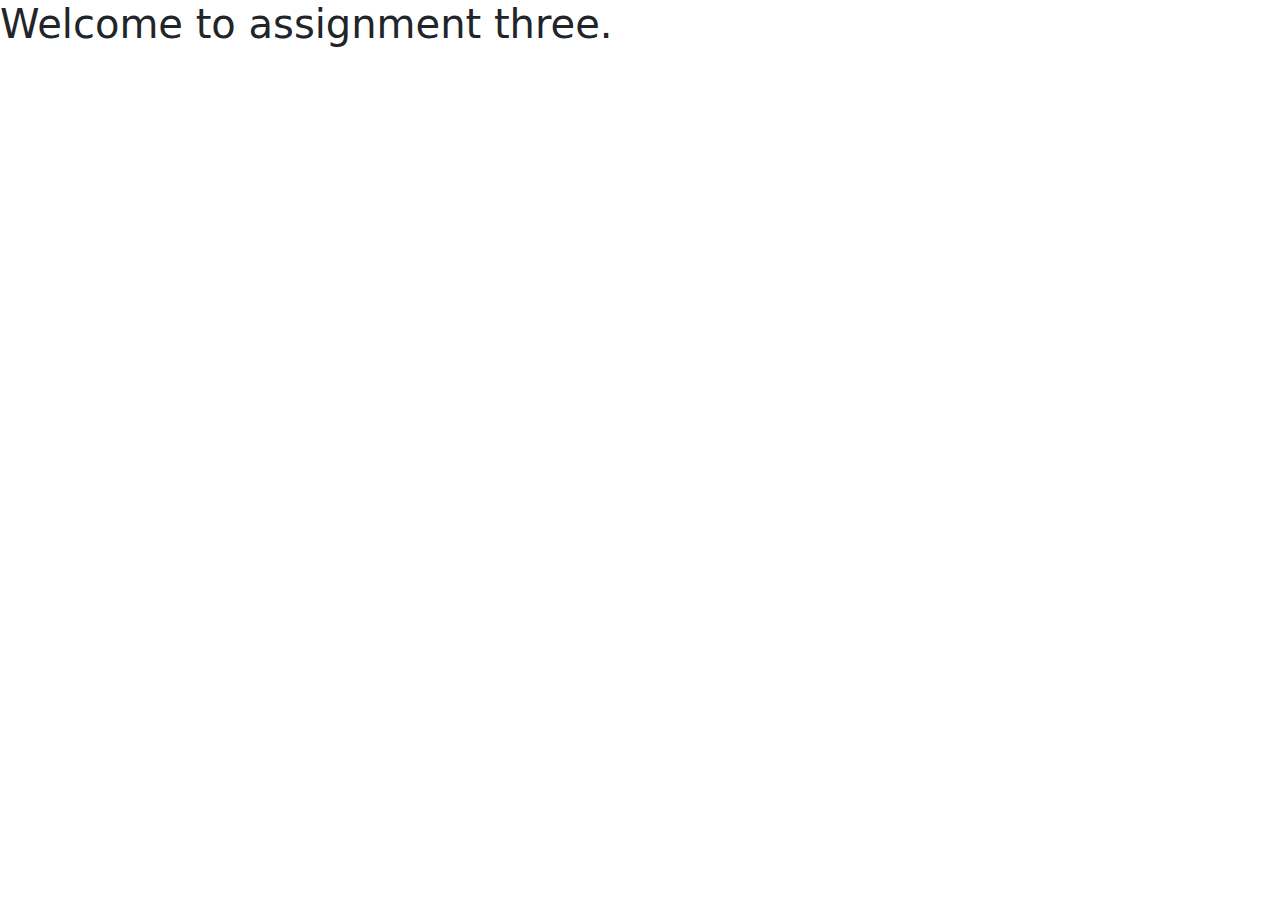
==== index.html @ c519a9e2 "first commit" ====
<!DOCTYPE html>
<html lang="en">
  <head>
    <meta charset="UTF-8" />
    <meta http-equiv="X-UA-Compatible" content="IE=edge" />
    <meta name="viewport" content="width=device-width, initial-scale=1.0" />
    <title>study-room</title>
    <!-- font awesome cdn linkup -->
    <link
      rel="stylesheet"
      href="https://cdnjs.cloudflare.com/ajax/libs/font-awesome/6.1.2/css/all.min.css"
    />
    <!-- bootstrap CSS cdn linkup -->
    <link
      rel="stylesheet"
      href="https://cdn.jsdelivr.net/npm/bootstrap@5.2.0/dist/css/bootstrap.min.css"
    />
    <!-- external css stylesheet linkup -->
    <link rel="stylesheet" href="./css/style.css" />
  </head>
  <body>
    <h1>Welcome to assignment three.</h1>

    <!-- bootstrap js cdn linkup -->
    <script src="	https://cdn.jsdelivr.net/npm/bootstrap@5.2.0/dist/js/bootstrap.bundle.min.js"></script>
  </body>
</html>
---- css/style.css ----
*,
*::before,
*::after {
  margin: 0;
  padding: 0;
  box-sizing: border-box;
}
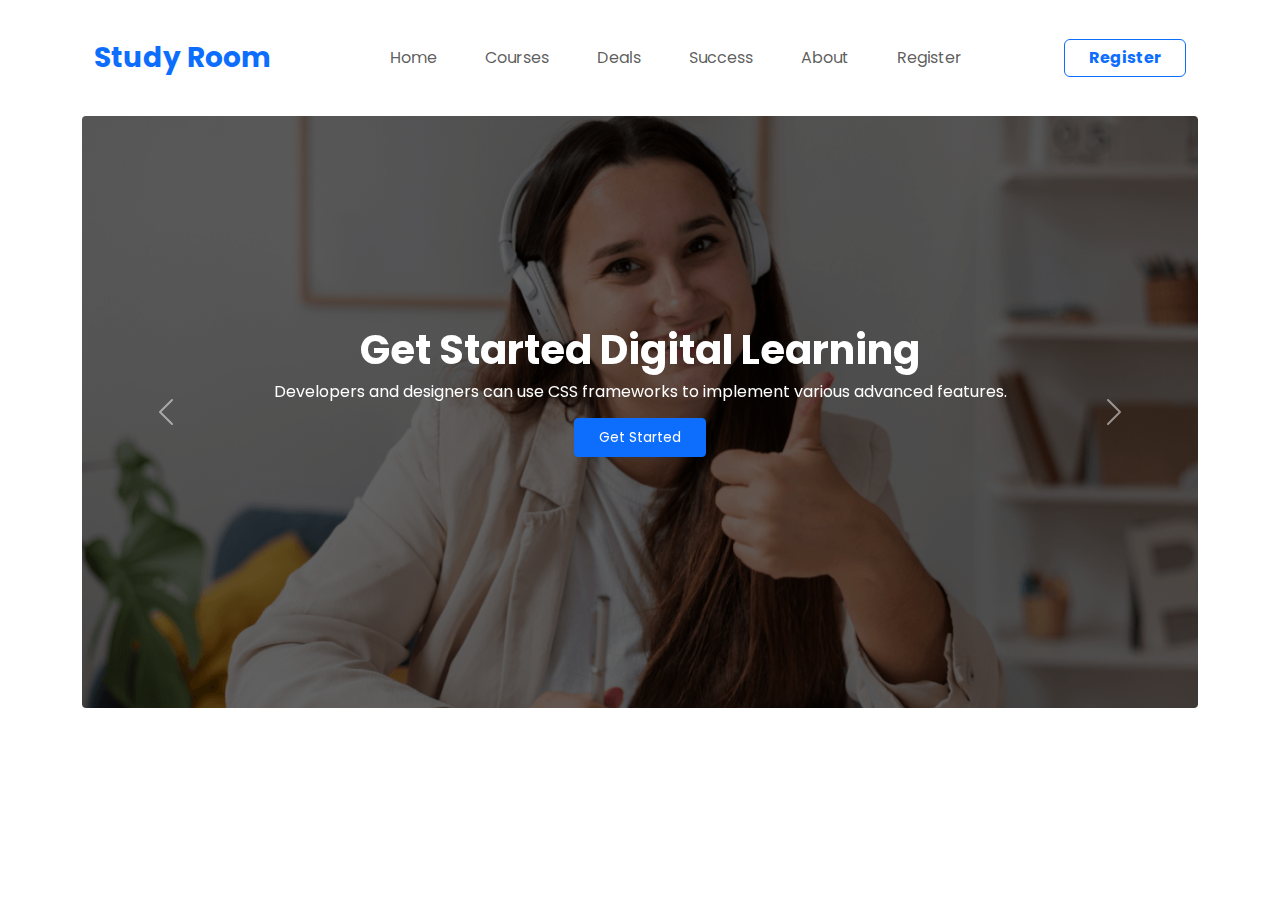
==== commit b0b5067b: "header section updated" ====
--- a/index.html
+++ b/index.html
@@ -19,7 +19,178 @@
     <link rel="stylesheet" href="./css/style.css" />
   </head>
   <body>
-    <h1>Welcome to assignment three.</h1>
+    <header>
+      <!-- start navigation section -->
+      <nav>
+        <section class="container">
+          <nav class="navbar navbar-expand-lg my-4">
+            <div class="container-fluid">
+              <a
+                class="navbar-brand fs-3 fw-bolder text-primary"
+                href="index.html"
+                >Study Room</a
+              >
+              <button
+                class="navbar-toggler"
+                type="button"
+                data-bs-toggle="collapse"
+                data-bs-target="#navbarSupportedContent"
+                aria-controls="navbarSupportedContent"
+                aria-expanded="false"
+                aria-label="Toggle navigation"
+              >
+                <span class="navbar-toggler-icon"></span>
+              </button>
+              <div class="collapse navbar-collapse" id="navbarSupportedContent">
+                <!-- navbar items from here -->
+                <ul class="navbar-nav me-auto mb-2 mb-lg-0 mx-lg-auto">
+                  <li class="nav-item">
+                    <a
+                      class="nav-link px-4"
+                      aria-current="page"
+                      href="index.html"
+                      >Home</a
+                    >
+                  </li>
+                  <li class="nav-item">
+                    <a class="nav-link px-4" href="#">Courses</a>
+                  </li>
+                  <li class="nav-item">
+                    <a class="nav-link px-4" href="#">Deals</a>
+                  </li>
+                  <li class="nav-item">
+                    <a class="nav-link px-4" href="#">Success</a>
+                  </li>
+                  <li class="nav-item">
+                    <a class="nav-link px-4" href="#">About</a>
+                  </li>
+                  <li class="nav-item">
+                    <a class="nav-link px-4" href="#">Register</a>
+                  </li>
+                </ul>
+                <form class="d-flex" role="search">
+                  <button
+                    class="btn btn-outline-primary fw-bold px-4"
+                    type="submit"
+                  >
+                    Register
+                  </button>
+                </form>
+              </div>
+            </div>
+          </nav>
+        </section>
+      </nav>
+      <!-- top banner section start -->
+      <section class="container top-banner">
+        <div
+          id="carouselExampleCaptions"
+          class="carousel slide"
+          data-bs-ride="carousel"
+        >
+          <!-- carousel main section zone -->
+          <div class="carousel-inner rounded-1">
+            <!-- carousel single item -->
+            <div class="carousel-item active">
+              <img
+                src="./images/cover/cover-1.png"
+                class="w-100"
+                alt="cover image"
+              />
+              <div
+                class="carousel-caption lh-lg d-flex flex-column h-100 align-items-center justify-content-center"
+              >
+                <h1 class="fs-1 fw-bolder">Get Started Digital Learning</h1>
+                <p class="lh-sm">
+                  Developers and designers can use CSS frameworks to implement
+                  various advanced features.
+                </p>
+                <button
+                  class="btn btn-sm btn-primary fw-normal px-lg-4 py-lg-2"
+                >
+                  <a
+                    class="text-decoration-none text-white"
+                    href="https://www.facebook.com/"
+                    target="_blank"
+                    >Get Started</a
+                  >
+                </button>
+              </div>
+            </div>
+            <div class="carousel-item">
+              <img
+                src="./images/cover/cover-2.jpg"
+                class="w-100"
+                alt="cover image"
+              />
+              <div
+                class="carousel-caption lh-lg d-flex flex-column h-100 align-items-center justify-content-center"
+              >
+                <h1 class="fs-1 fw-bolder">Study With Our Digital System</h1>
+                <p>
+                  Developers and designers can use CSS frameworks to implement
+                  various advanced features.
+                </p>
+                <button class="btn btn-sm btn-primary fw-normal px-4 py-2">
+                  <a
+                    class="text-decoration-none text-white"
+                    href="https://www.facebook.com/"
+                    target="_blank"
+                    >Get Started</a
+                  >
+                </button>
+              </div>
+            </div>
+            <div class="carousel-item">
+              <img
+                src="./images/cover/cover-3.jpg"
+                class="w-100"
+                alt="cover image"
+              />
+              <div
+                class="carousel-caption lh-lg d-flex flex-column h-100 align-items-center justify-content-center"
+              >
+                <h1 class="fs-1 fw-bolder">
+                  Learn With More Fun With Study Room
+                </h1>
+                <p>
+                  Developers and designers can use CSS frameworks to implement
+                  various advanced features.
+                </p>
+                <button class="btn btn-sm btn-primary fw-normal px-4 py-2">
+                  <a
+                    class="text-decoration-none text-white"
+                    href="https://www.facebook.com/"
+                    target="_blank"
+                    >Get Started</a
+                  >
+                </button>
+              </div>
+            </div>
+          </div>
+          <!-- carousel control button -->
+          <button
+            class="carousel-control-prev"
+            type="button"
+            data-bs-target="#carouselExampleCaptions"
+            data-bs-slide="prev"
+          >
+            <span class="carousel-control-prev-icon" aria-hidden="true"></span>
+            <span class="visually-hidden">Previous</span>
+          </button>
+          <button
+            class="carousel-control-next"
+            type="button"
+            data-bs-target="#carouselExampleCaptions"
+            data-bs-slide="next"
+          >
+            <span class="carousel-control-next-icon" aria-hidden="true"></span>
+            <span class="visually-hidden">Next</span>
+          </button>
+        </div>
+      </section>
+      <!-- top banner section end -->
+    </header>
 
     <!-- bootstrap js cdn linkup -->
     <script src="	https://cdn.jsdelivr.net/npm/bootstrap@5.2.0/dist/js/bootstrap.bundle.min.js"></script>
--- a/css/style.css
+++ b/css/style.css
@@ -1,3 +1,5 @@
+/* google fonts from here */
+@import url("https://fonts.googleapis.com/css2?family=Poppins&display=swap");
 *,
 *::before,
 *::after {
@@ -5,3 +7,19 @@
   padding: 0;
   box-sizing: border-box;
 }
+
+/* common styles from here */
+body {
+  font-family: "Poppins", sans-serif;
+}
+.carousel-item::before {
+  content: "";
+  display: block;
+  position: absolute;
+  top: 0;
+  left: 0;
+  bottom: 0;
+  right: 0;
+  background: #000;
+  opacity: 0.6;
+}
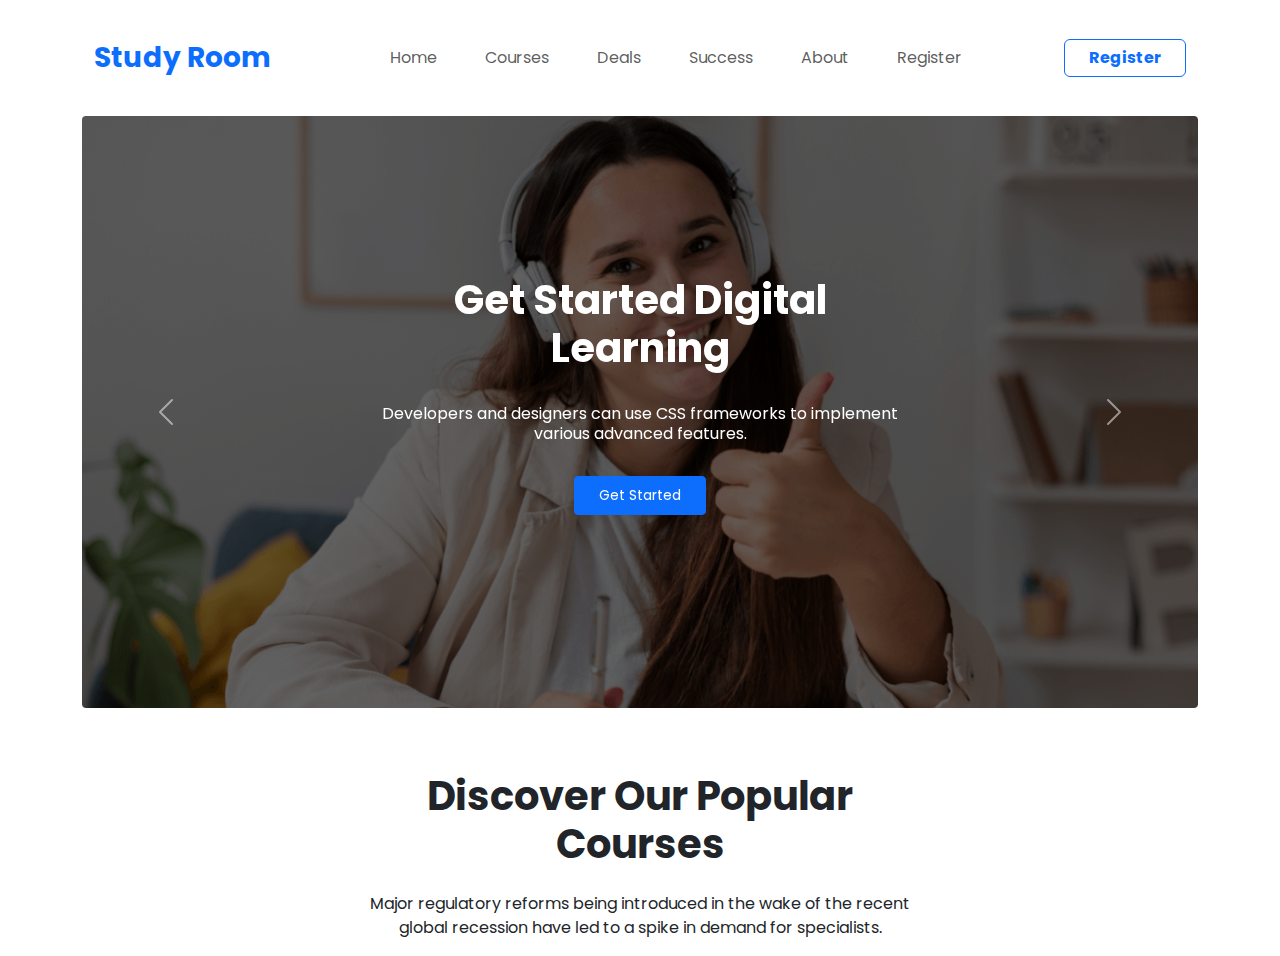
==== commit 29a68b7e: "courses section heading updated" ====
--- a/index.html
+++ b/index.html
@@ -98,15 +98,17 @@
                 alt="cover image"
               />
               <div
-                class="carousel-caption lh-lg d-flex flex-column h-100 align-items-center justify-content-center"
-              >
-                <h1 class="fs-1 fw-bolder">Get Started Digital Learning</h1>
+                class="carousel-caption lh-lg d-flex flex-column w-50 mx-auto h-100 align-items-center justify-content-center"
+              >
+                <h1 class="fs-1 fw-bolder py-lg-4">
+                  Get Started Digital Learning
+                </h1>
                 <p class="lh-sm">
                   Developers and designers can use CSS frameworks to implement
                   various advanced features.
                 </p>
                 <button
-                  class="btn btn-sm btn-primary fw-normal px-lg-4 py-lg-2"
+                  class="btn btn-sm btn-primary fw-normal px-lg-4 py-lg-2 my-lg-3"
                 >
                   <a
                     class="text-decoration-none text-white"
@@ -117,6 +119,7 @@
                 </button>
               </div>
             </div>
+            <!-- carousel single item -->
             <div class="carousel-item">
               <img
                 src="./images/cover/cover-2.jpg"
@@ -124,14 +127,16 @@
                 alt="cover image"
               />
               <div
-                class="carousel-caption lh-lg d-flex flex-column h-100 align-items-center justify-content-center"
+                class="carousel-caption lh-lg d-flex flex-column w-50 mx-auto h-100 align-items-center justify-content-center"
               >
                 <h1 class="fs-1 fw-bolder">Study With Our Digital System</h1>
                 <p>
                   Developers and designers can use CSS frameworks to implement
                   various advanced features.
                 </p>
-                <button class="btn btn-sm btn-primary fw-normal px-4 py-2">
+                <button
+                  class="btn btn-sm btn-primary fw-normal px-lg-4 py-lg-2 my-lg-3"
+                >
                   <a
                     class="text-decoration-none text-white"
                     href="https://www.facebook.com/"
@@ -141,6 +146,7 @@
                 </button>
               </div>
             </div>
+            <!-- carousel single item -->
             <div class="carousel-item">
               <img
                 src="./images/cover/cover-3.jpg"
@@ -148,7 +154,7 @@
                 alt="cover image"
               />
               <div
-                class="carousel-caption lh-lg d-flex flex-column h-100 align-items-center justify-content-center"
+                class="carousel-caption lh-lg d-flex flex-column w-50 mx-auto h-100 align-items-center justify-content-center"
               >
                 <h1 class="fs-1 fw-bolder">
                   Learn With More Fun With Study Room
@@ -157,7 +163,9 @@
                   Developers and designers can use CSS frameworks to implement
                   various advanced features.
                 </p>
-                <button class="btn btn-sm btn-primary fw-normal px-4 py-2">
+                <button
+                  class="btn btn-sm btn-primary fw-normal px-lg-4 py-lg-2 my-lg-3"
+                >
                   <a
                     class="text-decoration-none text-white"
                     href="https://www.facebook.com/"
@@ -191,7 +199,22 @@
       </section>
       <!-- top banner section end -->
     </header>
-
+    <!-- start the main from here -->
+    <main>
+      <!-- popular courses section start -->
+      <section class="container">
+        <h1 class="fw-bolder text-center mt-5 py-3 w-50 mx-auto">
+          Discover Our Popular <br />
+          Courses
+        </h1>
+        <p class="w-50 mx-auto text-center">
+          Major regulatory reforms being introduced in the wake of the recent
+          global recession have led to a spike in demand for specialists.
+        </p>
+      </section>
+      <!-- popular courses section end -->
+    </main>
+    <!-- end the main here -->
     <!-- bootstrap js cdn linkup -->
     <script src="	https://cdn.jsdelivr.net/npm/bootstrap@5.2.0/dist/js/bootstrap.bundle.min.js"></script>
   </body>
--- a/css/style.css
+++ b/css/style.css
@@ -1,6 +1,7 @@
 /* google fonts from here */
 @import url("https://fonts.googleapis.com/css2?family=Poppins&display=swap");
-*,
+
+before styles start from here *,
 *::before,
 *::after {
   margin: 0;
@@ -8,7 +9,9 @@
   box-sizing: border-box;
 }
 
-/* common styles from here */
+/* ---------------------------------
+------- common styles from here
+************************************ */
 body {
   font-family: "Poppins", sans-serif;
 }
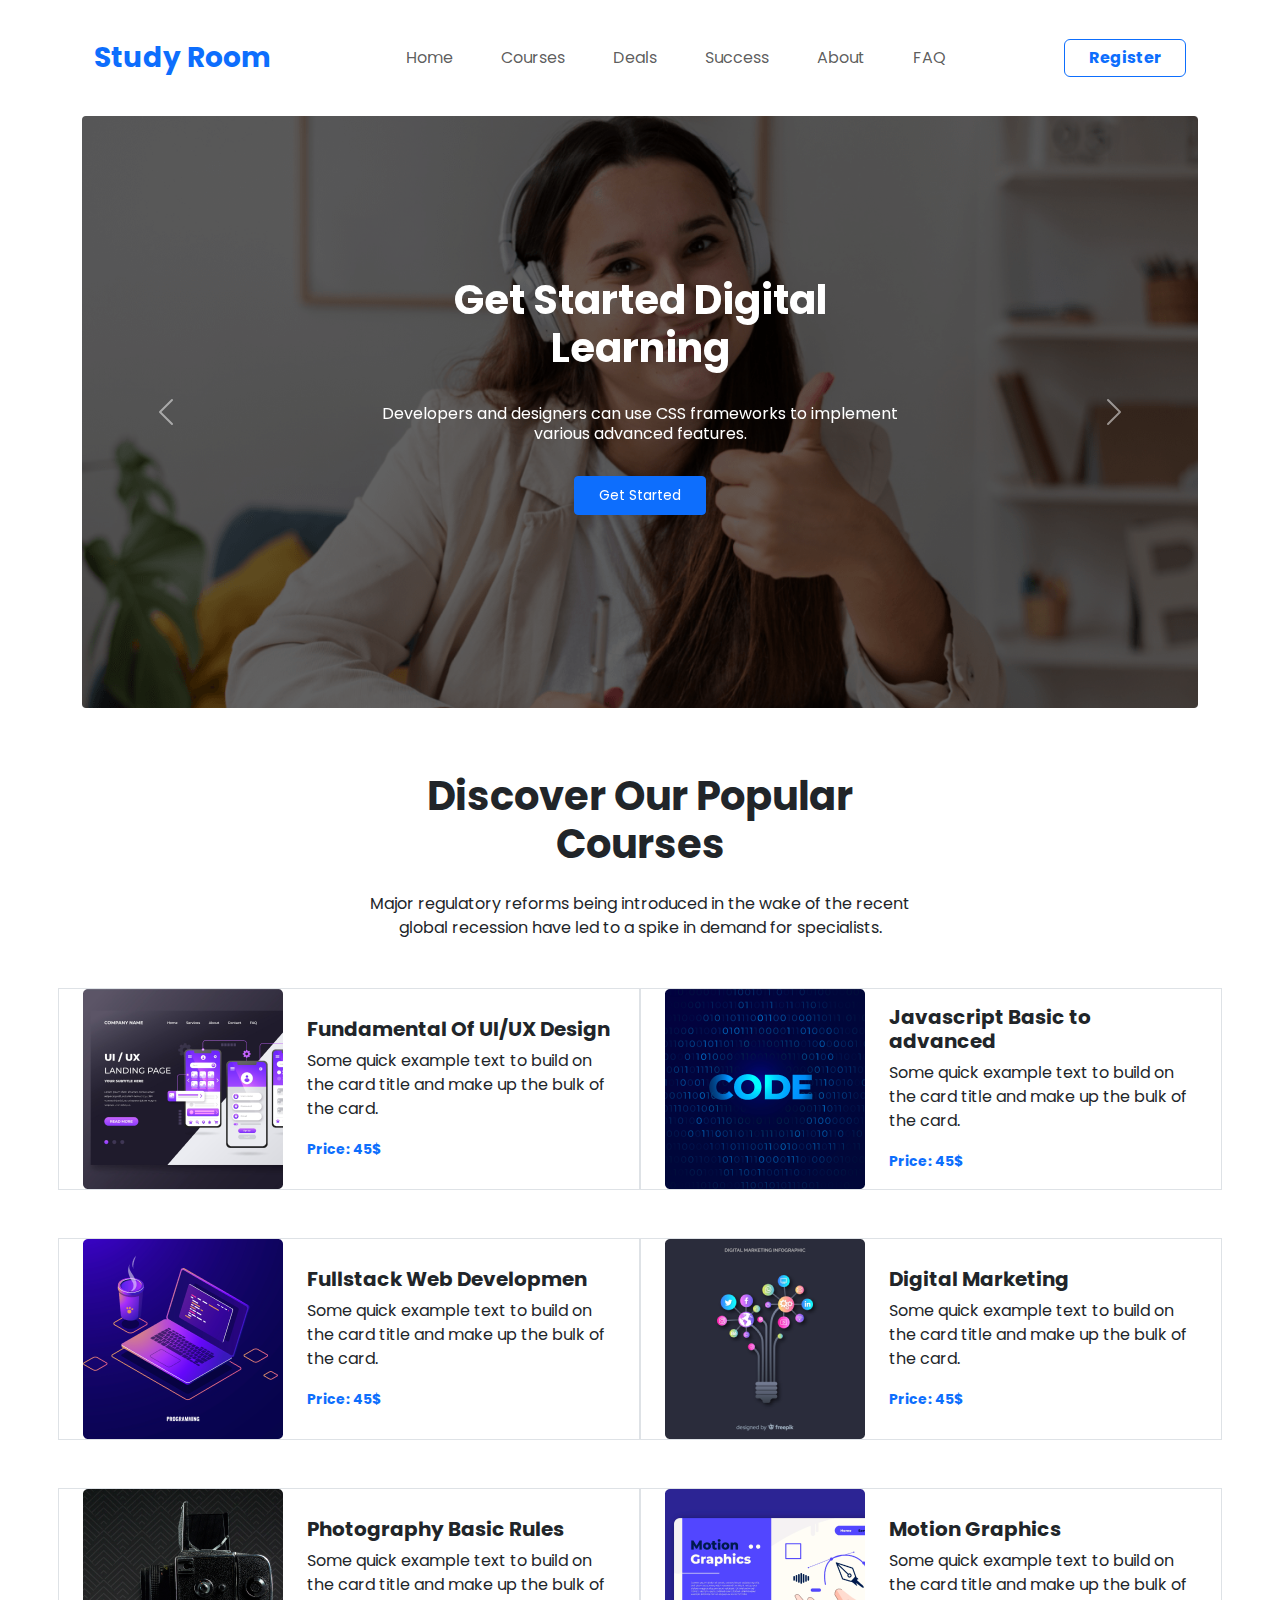
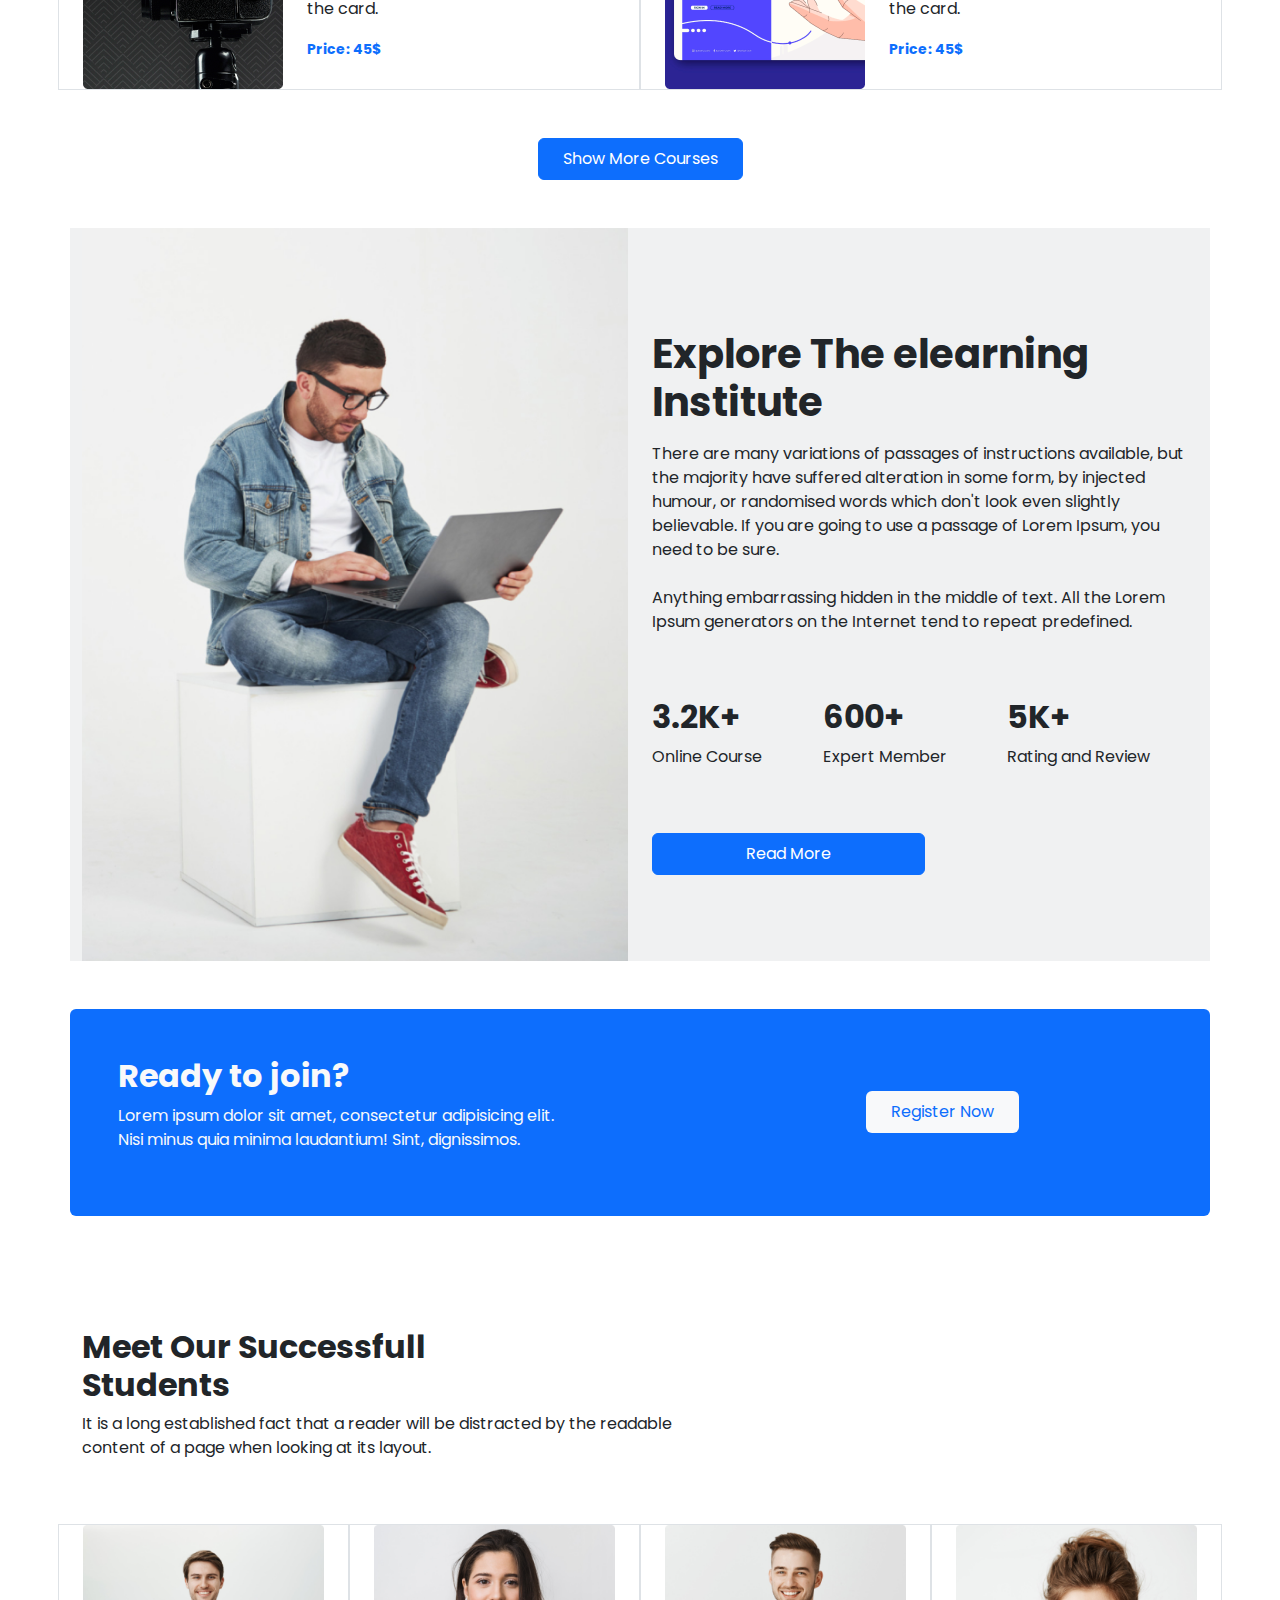
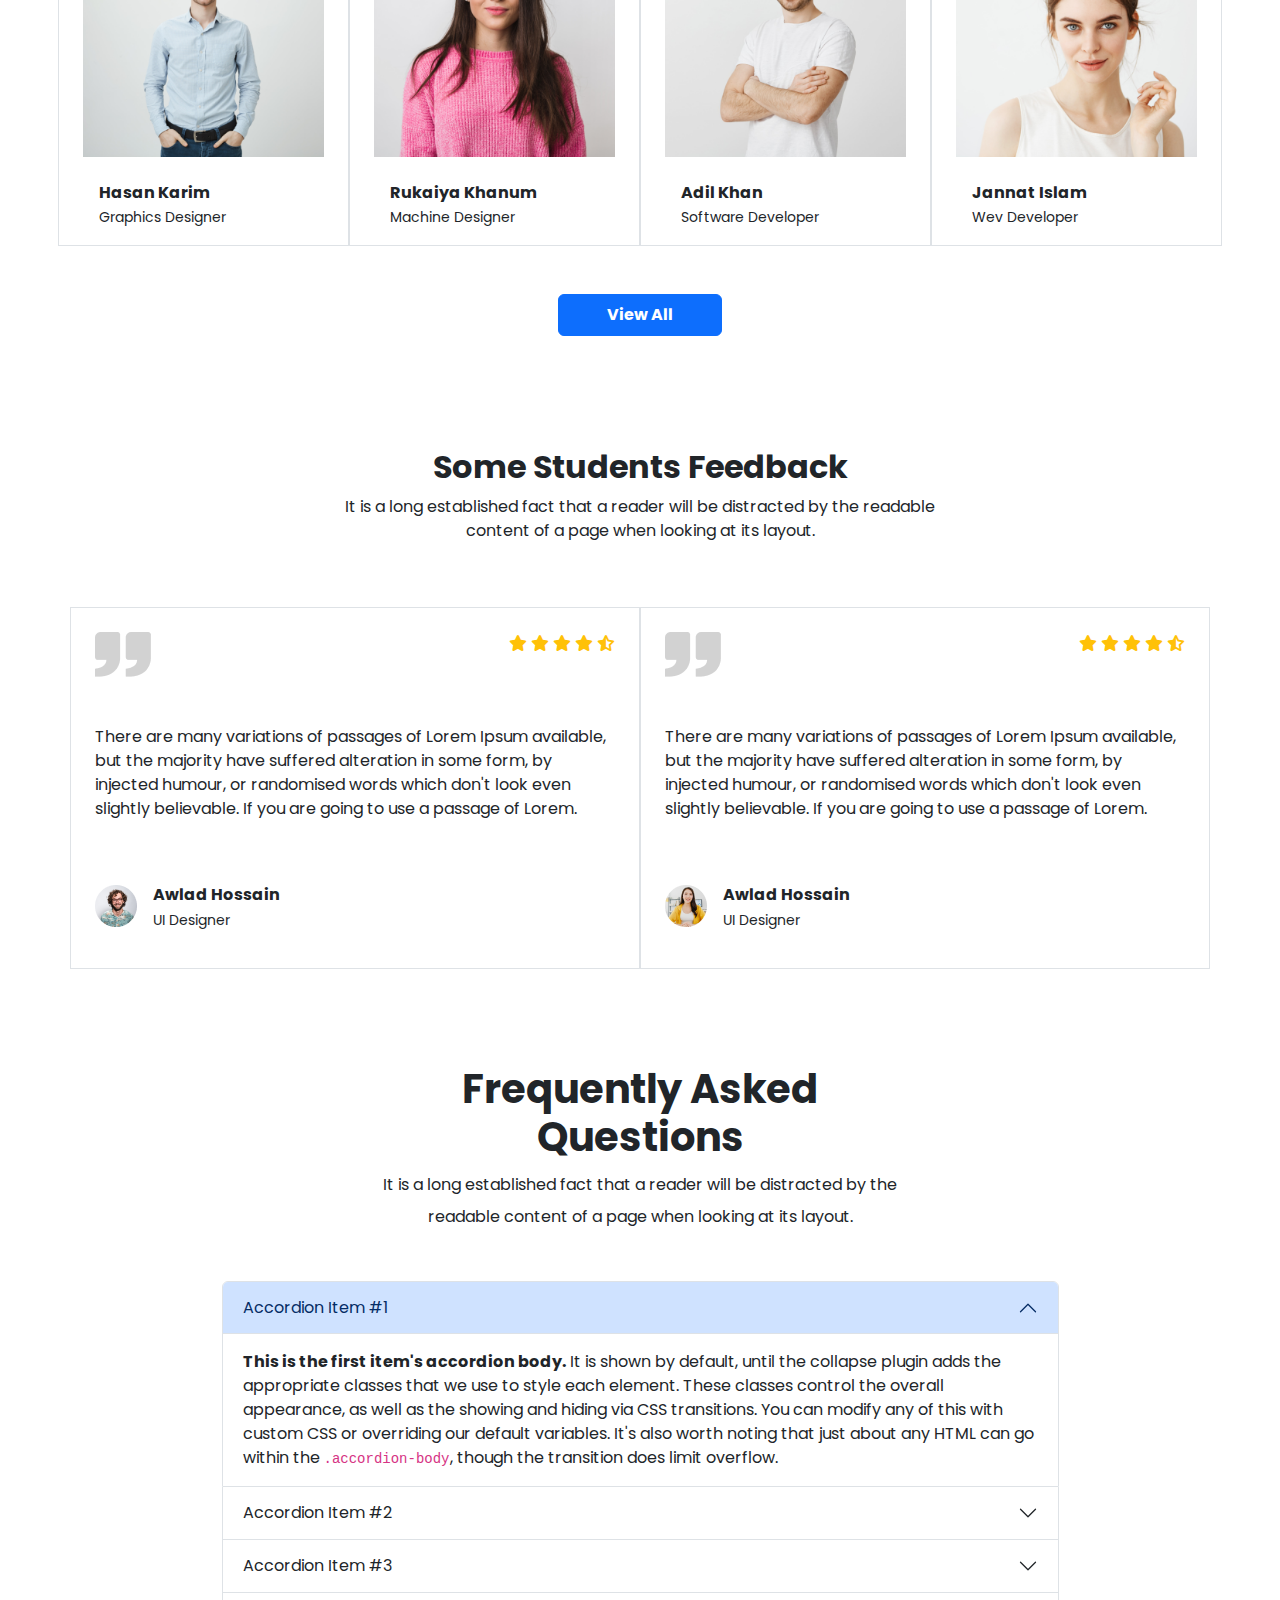
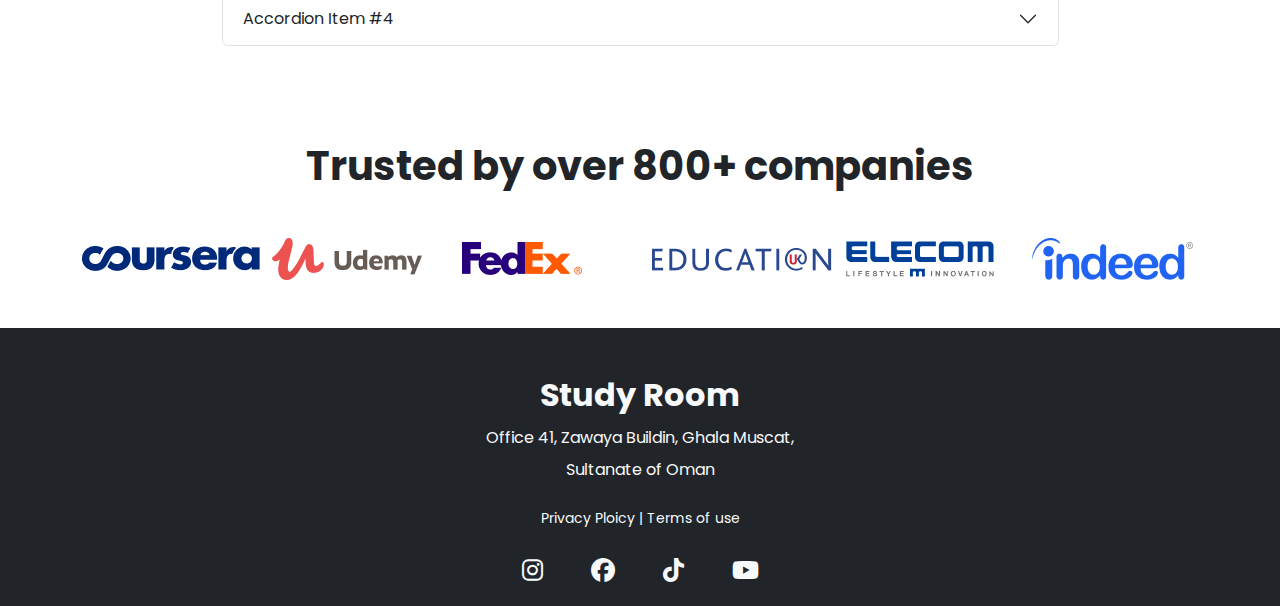
==== commit bb5caca3: "complete all section v.1" ====
--- a/index.html
+++ b/index.html
@@ -1,221 +1,490 @@
 <!DOCTYPE html>
 <html lang="en">
-  <head>
-    <meta charset="UTF-8" />
-    <meta http-equiv="X-UA-Compatible" content="IE=edge" />
-    <meta name="viewport" content="width=device-width, initial-scale=1.0" />
-    <title>study-room</title>
-    <!-- font awesome cdn linkup -->
-    <link
-      rel="stylesheet"
-      href="https://cdnjs.cloudflare.com/ajax/libs/font-awesome/6.1.2/css/all.min.css"
-    />
-    <!-- bootstrap CSS cdn linkup -->
-    <link
-      rel="stylesheet"
-      href="https://cdn.jsdelivr.net/npm/bootstrap@5.2.0/dist/css/bootstrap.min.css"
-    />
-    <!-- external css stylesheet linkup -->
-    <link rel="stylesheet" href="./css/style.css" />
-  </head>
-  <body>
-    <header>
-      <!-- start navigation section -->
-      <nav>
-        <section class="container">
-          <nav class="navbar navbar-expand-lg my-4">
-            <div class="container-fluid">
-              <a
-                class="navbar-brand fs-3 fw-bolder text-primary"
-                href="index.html"
-                >Study Room</a
-              >
-              <button
-                class="navbar-toggler"
-                type="button"
-                data-bs-toggle="collapse"
-                data-bs-target="#navbarSupportedContent"
-                aria-controls="navbarSupportedContent"
-                aria-expanded="false"
-                aria-label="Toggle navigation"
-              >
-                <span class="navbar-toggler-icon"></span>
+
+<head>
+  <meta charset="UTF-8" />
+  <meta http-equiv="X-UA-Compatible" content="IE=edge" />
+  <meta name="viewport" content="width=device-width, initial-scale=1.0" />
+  <title>study-room</title>
+  <!-- font awesome cdn linkup -->
+  <link rel="stylesheet" href="https://cdnjs.cloudflare.com/ajax/libs/font-awesome/6.1.2/css/all.min.css" />
+  <!-- bootstrap CSS cdn linkup -->
+  <link rel="stylesheet" href="https://cdn.jsdelivr.net/npm/bootstrap@5.2.0/dist/css/bootstrap.min.css" />
+  <!-- external css stylesheet linkup -->
+  <link rel="stylesheet" href="./css/style.css" />
+</head>
+
+<body>
+  <header>
+    <!-- start navigation section -->
+    <nav>
+      <section class="container">
+        <nav class="navbar navbar-expand-lg my-4">
+          <div class="container-fluid">
+            <a class="navbar-brand fs-3 fw-bolder text-primary" href="index.html">Study Room</a>
+            <button class="navbar-toggler" type="button" data-bs-toggle="collapse"
+              data-bs-target="#navbarSupportedContent" aria-controls="navbarSupportedContent" aria-expanded="false"
+              aria-label="Toggle navigation">
+              <span class="navbar-toggler-icon"></span>
+            </button>
+            <div class="collapse navbar-collapse" id="navbarSupportedContent">
+              <!-- navbar items from here -->
+              <ul class="navbar-nav me-auto mb-2 mb-lg-0 mx-lg-auto">
+                <li class="nav-item">
+                  <a class="nav-link px-4" aria-current="page" href="index.html">Home</a>
+                </li>
+                <li class="nav-item">
+                  <a class="nav-link px-4" href="#courses">Courses</a>
+                </li>
+                <li class="nav-item">
+                  <a class="nav-link px-4" href="#deals">Deals</a>
+                </li>
+                <li class="nav-item">
+                  <a class="nav-link px-4" href="#success">Success</a>
+                </li>
+                <li class="nav-item">
+                  <a class="nav-link px-4" href="#about">About</a>
+                </li>
+                <li class="nav-item">
+                  <a class="nav-link px-4" href="#faq">FAQ</a>
+                </li>
+              </ul>
+              <form class="d-flex" role="search">
+                <button class="btn btn-outline-primary fw-bold px-4" type="submit">
+                  Register
+                </button>
+              </form>
+            </div>
+          </div>
+        </nav>
+      </section>
+    </nav>
+    <!-- top banner section start -->
+    <section class="container top-banner">
+      <div id="carouselExampleCaptions" class="carousel slide" data-bs-ride="carousel">
+        <!-- carousel main section zone -->
+        <div class="carousel-inner rounded-1">
+          <!-- carousel single item -->
+          <div class="carousel-item active">
+            <img src="./images/cover/cover-1.png" class="w-100" alt="cover image" />
+            <div
+              class="carousel-caption lh-lg d-flex flex-column w-50 mx-auto h-100 align-items-center justify-content-center">
+              <h1 class="fs-1 fw-bolder py-lg-4">
+                Get Started Digital Learning
+              </h1>
+              <p class="lh-sm">
+                Developers and designers can use CSS frameworks to implement
+                various advanced features.
+              </p>
+              <button class="btn btn-sm btn-primary fw-normal px-lg-4 py-lg-2 my-lg-3">
+                <a class="text-decoration-none text-white" href="https://www.facebook.com/" target="_blank">Get
+                  Started</a>
               </button>
-              <div class="collapse navbar-collapse" id="navbarSupportedContent">
-                <!-- navbar items from here -->
-                <ul class="navbar-nav me-auto mb-2 mb-lg-0 mx-lg-auto">
-                  <li class="nav-item">
-                    <a
-                      class="nav-link px-4"
-                      aria-current="page"
-                      href="index.html"
-                      >Home</a
-                    >
-                  </li>
-                  <li class="nav-item">
-                    <a class="nav-link px-4" href="#">Courses</a>
-                  </li>
-                  <li class="nav-item">
-                    <a class="nav-link px-4" href="#">Deals</a>
-                  </li>
-                  <li class="nav-item">
-                    <a class="nav-link px-4" href="#">Success</a>
-                  </li>
-                  <li class="nav-item">
-                    <a class="nav-link px-4" href="#">About</a>
-                  </li>
-                  <li class="nav-item">
-                    <a class="nav-link px-4" href="#">Register</a>
-                  </li>
-                </ul>
-                <form class="d-flex" role="search">
-                  <button
-                    class="btn btn-outline-primary fw-bold px-4"
-                    type="submit"
-                  >
-                    Register
-                  </button>
-                </form>
-              </div>
-            </div>
-          </nav>
-        </section>
-      </nav>
-      <!-- top banner section start -->
-      <section class="container top-banner">
-        <div
-          id="carouselExampleCaptions"
-          class="carousel slide"
-          data-bs-ride="carousel"
-        >
-          <!-- carousel main section zone -->
-          <div class="carousel-inner rounded-1">
-            <!-- carousel single item -->
-            <div class="carousel-item active">
-              <img
-                src="./images/cover/cover-1.png"
-                class="w-100"
-                alt="cover image"
-              />
-              <div
-                class="carousel-caption lh-lg d-flex flex-column w-50 mx-auto h-100 align-items-center justify-content-center"
-              >
-                <h1 class="fs-1 fw-bolder py-lg-4">
-                  Get Started Digital Learning
-                </h1>
-                <p class="lh-sm">
-                  Developers and designers can use CSS frameworks to implement
-                  various advanced features.
-                </p>
-                <button
-                  class="btn btn-sm btn-primary fw-normal px-lg-4 py-lg-2 my-lg-3"
-                >
-                  <a
-                    class="text-decoration-none text-white"
-                    href="https://www.facebook.com/"
-                    target="_blank"
-                    >Get Started</a
-                  >
-                </button>
-              </div>
-            </div>
-            <!-- carousel single item -->
-            <div class="carousel-item">
-              <img
-                src="./images/cover/cover-2.jpg"
-                class="w-100"
-                alt="cover image"
-              />
-              <div
-                class="carousel-caption lh-lg d-flex flex-column w-50 mx-auto h-100 align-items-center justify-content-center"
-              >
-                <h1 class="fs-1 fw-bolder">Study With Our Digital System</h1>
-                <p>
-                  Developers and designers can use CSS frameworks to implement
-                  various advanced features.
-                </p>
-                <button
-                  class="btn btn-sm btn-primary fw-normal px-lg-4 py-lg-2 my-lg-3"
-                >
-                  <a
-                    class="text-decoration-none text-white"
-                    href="https://www.facebook.com/"
-                    target="_blank"
-                    >Get Started</a
-                  >
-                </button>
-              </div>
-            </div>
-            <!-- carousel single item -->
-            <div class="carousel-item">
-              <img
-                src="./images/cover/cover-3.jpg"
-                class="w-100"
-                alt="cover image"
-              />
-              <div
-                class="carousel-caption lh-lg d-flex flex-column w-50 mx-auto h-100 align-items-center justify-content-center"
-              >
-                <h1 class="fs-1 fw-bolder">
-                  Learn With More Fun With Study Room
-                </h1>
-                <p>
-                  Developers and designers can use CSS frameworks to implement
-                  various advanced features.
-                </p>
-                <button
-                  class="btn btn-sm btn-primary fw-normal px-lg-4 py-lg-2 my-lg-3"
-                >
-                  <a
-                    class="text-decoration-none text-white"
-                    href="https://www.facebook.com/"
-                    target="_blank"
-                    >Get Started</a
-                  >
-                </button>
-              </div>
-            </div>
-          </div>
-          <!-- carousel control button -->
-          <button
-            class="carousel-control-prev"
-            type="button"
-            data-bs-target="#carouselExampleCaptions"
-            data-bs-slide="prev"
-          >
-            <span class="carousel-control-prev-icon" aria-hidden="true"></span>
-            <span class="visually-hidden">Previous</span>
-          </button>
-          <button
-            class="carousel-control-next"
-            type="button"
-            data-bs-target="#carouselExampleCaptions"
-            data-bs-slide="next"
-          >
-            <span class="carousel-control-next-icon" aria-hidden="true"></span>
-            <span class="visually-hidden">Next</span>
-          </button>
-        </div>
-      </section>
-      <!-- top banner section end -->
-    </header>
-    <!-- start the main from here -->
-    <main>
-      <!-- popular courses section start -->
-      <section class="container">
-        <h1 class="fw-bolder text-center mt-5 py-3 w-50 mx-auto">
-          Discover Our Popular <br />
-          Courses
-        </h1>
-        <p class="w-50 mx-auto text-center">
-          Major regulatory reforms being introduced in the wake of the recent
-          global recession have led to a spike in demand for specialists.
-        </p>
-      </section>
-      <!-- popular courses section end -->
-    </main>
-    <!-- end the main here -->
-    <!-- bootstrap js cdn linkup -->
-    <script src="	https://cdn.jsdelivr.net/npm/bootstrap@5.2.0/dist/js/bootstrap.bundle.min.js"></script>
-  </body>
-</html>
+            </div>
+          </div>
+          <!-- carousel single item -->
+          <div class="carousel-item">
+            <img src="./images/cover/cover-2.jpg" class="w-100" alt="cover image" />
+            <div
+              class="carousel-caption lh-lg d-flex flex-column w-50 mx-auto h-100 align-items-center justify-content-center">
+              <h1 class="fs-1 fw-bolder">Study With Our Digital System</h1>
+              <p>
+                Developers and designers can use CSS frameworks to implement
+                various advanced features.
+              </p>
+              <button class="btn btn-sm btn-primary fw-normal px-lg-4 py-lg-2 my-lg-3">
+                <a class="text-decoration-none text-white" href="https://www.facebook.com/" target="_blank">Get
+                  Started</a>
+              </button>
+            </div>
+          </div>
+          <!-- carousel single item -->
+          <div class="carousel-item">
+            <img src="./images/cover/cover-3.jpg" class="w-100" alt="cover image" />
+            <div
+              class="carousel-caption lh-lg d-flex flex-column w-50 mx-auto h-100 align-items-center justify-content-center">
+              <h1 class="fs-1 fw-bolder">
+                Learn With More Fun With Study Room
+              </h1>
+              <p>
+                Developers and designers can use CSS frameworks to implement
+                various advanced features.
+              </p>
+              <button class="btn btn-sm btn-primary fw-normal px-lg-4 py-lg-2 my-lg-3">
+                <a class="text-decoration-none text-white" href="https://www.facebook.com/" target="_blank">Get
+                  Started</a>
+              </button>
+            </div>
+          </div>
+        </div>
+        <!-- carousel control button -->
+        <button class="carousel-control-prev" type="button" data-bs-target="#carouselExampleCaptions"
+          data-bs-slide="prev">
+          <span class="carousel-control-prev-icon" aria-hidden="true"></span>
+          <span class="visually-hidden">Previous</span>
+        </button>
+        <button class="carousel-control-next" type="button" data-bs-target="#carouselExampleCaptions"
+          data-bs-slide="next">
+          <span class="carousel-control-next-icon" aria-hidden="true"></span>
+          <span class="visually-hidden">Next</span>
+        </button>
+      </div>
+    </section>
+    <!-- top banner section end -->
+  </header>
+  <!-- start the main from here -->
+  <main>
+    <!-- popular courses section start -->
+    <section id="courses" class="container">
+      <h1 class="fw-bolder text-center mt-5 py-3 w-50 mx-auto">
+        Discover Our Popular <br />
+        Courses
+      </h1>
+      <p class="w-50 mx-auto text-center mb-5">
+        Major regulatory reforms being introduced in the wake of the recent
+        global recession have led to a spike in demand for specialists.
+      </p>
+      <!-- course card section start -->
+      <div class="row g-5">
+        <div class="col col-lg-6 col-md-12 col-12 d-lg-flex d-md-flex align-items-center border gap-4">
+          <img class="img-fluid course-image" src="./images/course/course-1.png" alt="course photo" />
+
+          <!-- course details -->
+          <div class="">
+            <h5 class="fw-bold">Fundamental Of UI/UX Design</h5>
+            <p>
+              Some quick example text to build on the card title and make up
+              the bulk of the card.
+            </p>
+            <small class="fw-bold text-primary">Price: 45$</small>
+          </div>
+        </div>
+        <div class="col col-lg-6 col-md-12 col-12 d-lg-flex d-md-flex align-items-center border gap-4">
+          <img class="img-fluid course-image" src="./images/course/course-2.png" alt="course photo" />
+          <!-- course details -->
+          <div>
+            <h5 class="fw-bold">Javascript Basic to advanced</h5>
+            <p>
+              Some quick example text to build on the card title and make up
+              the bulk of the card.
+            </p>
+            <small class="fw-bold text-primary">Price: 45$</small>
+          </div>
+        </div>
+        <div class="col col-lg-6 col-md-12 col-12 d-lg-flex d-md-flex align-items-center border gap-4">
+          <img class="img-fluid course-image" src="./images/course/course-3.png" alt="course photo" />
+          <!-- course details -->
+          <div>
+            <h5 class="fw-bold">Fullstack Web Developmen</h5>
+            <p>
+              Some quick example text to build on the card title and make up
+              the bulk of the card.
+            </p>
+            <small class="fw-bold text-primary">Price: 45$</small>
+          </div>
+        </div>
+        <div class="col col-lg-6 col-md-12 col-12 d-lg-flex d-md-flex align-items-center border gap-4">
+          <img class="img-fluid course-image" src="./images/course/course-4.png" alt="course photo" />
+          <!-- course details -->
+          <div>
+            <h5 class="fw-bold">Digital Marketing</h5>
+            <p>
+              Some quick example text to build on the card title and make up
+              the bulk of the card.
+            </p>
+            <small class="fw-bold text-primary">Price: 45$</small>
+          </div>
+        </div>
+        <div class="col col-lg-6 col-md-12 col-12 d-lg-flex d-md-flex align-items-center border gap-4">
+          <img class="img-fluid course-image" src="./images/course/course-5.png" alt="course photo" />
+          <!-- course details -->
+          <div>
+            <h5 class="fw-bold">Photography Basic Rules</h5>
+            <p>
+              Some quick example text to build on the card title and make up
+              the bulk of the card.
+            </p>
+            <small class="fw-bold text-primary">Price: 45$</small>
+          </div>
+        </div>
+        <div class="col col-lg-6 col-md-12 col-12 d-lg-flex d-md-flex align-items-center border gap-4">
+          <img class="img-fluid course-image" src="./images/course/course-6.png" alt="course photo" />
+          <!-- course details -->
+          <div>
+            <h5 class="fw-bold">Motion Graphics</h5>
+            <p>
+              Some quick example text to build on the card title and make up
+              the bulk of the card.
+            </p>
+            <small class="fw-bold text-primary">Price: 45$</small>
+          </div>
+        </div>
+      </div>
+      <div class="d-flex justify-content-center">
+        <button class="btn btn-primary px-4 py-2 my-5">Show More Courses</button>
+      </div>
+
+      </button>
+    </section>
+    <!-- popular courses section end -->
+    <!-- explore section star -->
+    <section class="container">
+      <div class="row bg-secondary bg-opacity-10">
+        <div class="col col-12 col-lg-6"><img class="img-fluid" src="./images/working.png" alt=""></div>
+        <!-- explore details -->
+        <div class="col col-12 col-lg-6 d-flex flex-column  justify-content-center">
+          <h1 class="my-3 fw-bold">Explore The elearning <br> Institute</h1>
+          <p class="text-start">There are many variations of passages of instructions available, but the majority have
+            suffered alteration in some form, by injected humour, or randomised words which don't look even slightly
+            believable. If you are going to use a passage of Lorem Ipsum, you need to be sure.
+            <br> <br> Anything embarrassing hidden in the middle of text. All the Lorem Ipsum generators on the Internet
+            tend to repeat predefined.
+          </p>
+          <div class="d-flex justify-content-between my-5 pe-5">
+            <div>
+              <h2 class="fw-bolder">3.2K+</h2>
+              <p>Online Course</p>
+            </div>
+            <div>
+              <h2 class="fw-bolder">600+</h2>
+              <p>Expert Member</p>
+            </div>
+            <div>
+              <h2 class="fw-bolder">5K+</h2>
+              <p>Rating and Review</p>
+            </div>
+          </div>
+          <button class="w-50 btn btn-primary py-lg-2">Read More</button>
+        </div>
+      </div>
+    </section>
+    <!-- ready to join section -->
+    <section id="deals" class="container bg-primary my-5 p-5 rounded">
+      <div class="row align-items-center">
+        <div class=" col col-12 col-lg-8">
+          <h2 class="fw-bold text-light">Ready to join?</h2>
+          <p class="text-light">Lorem ipsum dolor sit amet, consectetur adipisicing elit. <br> Nisi minus quia minima
+            laudantium! Sint, dignissimos.</p>
+        </div>
+        <div class="col col-lg-4 px-lg-5">
+          <button type="button" class="bg-light btn text-primary px-4 py-2" data-bs-toggle="modal" data-bs-target="#exampleModal" data-bs-whatever="@getbootstrap">Register Now</button>
+        </div>
+      </div>
+    </section>
+    <!-- modal section start -->
+    <section class="container">
+      <!-- Scrollable modal -->
+      <div class="modal fade" id="exampleModal" tabindex="-1" aria-labelledby="exampleModalLabel" aria-hidden="true">
+        <div class="modal-dialog">
+          <div class="modal-content">
+            <div class="modal-header">
+              <h5 class="modal-title" id="exampleModalLabel">How did you find us?</h5>
+              <button type="button" class="btn-close" data-bs-dismiss="modal" aria-label="Close"></button>
+            </div>
+            <div class="modal-body">
+              <form>
+                <div class="mb-3">
+                  <label for="recipient-name" class="col-form-label">Your Full Name:</label>
+                  <input type="text" class="form-control" id="recipient-name">
+                </div>
+                <div class="mb-3">
+                  <label for="message-text" class="col-form-label">Write Your Message:</label>
+                  <textarea class="form-control" id="message-text"></textarea>
+                </div>
+              </form>
+            </div>
+            <div class="modal-footer">
+              <button type="button" class="btn btn-secondary" data-bs-dismiss="modal">Close</button>
+              <button type="button" class="btn btn-primary">Send message</button>
+            </div>
+          </div>
+        </div>
+</div>
+    </section>
+    <!-- Success-full students section start -->
+    <section id="success" class="container py-lg-3 py-sm-5">
+      <div class="py-lg-5 ">
+        <h2 class="fw-bolder text-lg-start text-sm-center">Meet Our Successfull <br> Students</h2>
+      <p>It is a long established fact that a reader will be distracted by the readable <br> content of a page when looking at its layout.</p>
+      </div>
+      <!-- students picture -->
+      <div class="row g-sm-5">
+        <div class="col col-lg-3 col-12 border pb-3">
+          <img class="img-fluid" src="./images/student/student-1.png" alt="student picture">
+          <div class="ms-3">
+            <p class="fw-bolder mt-4 mb-0">Hasan Karim</p>
+          <small>Graphics Designer</small>
+          </div>
+        </div>
+        <div class="col col-lg-3 col-12 border pb-3">
+          <img class="img-fluid" src="./images/student/student-2.png" alt="student picture">
+          <div class="ms-3">
+            <p class="fw-bolder mt-4 mb-0">Rukaiya Khanum</p>
+          <small>Machine Designer</small>
+          </div>
+        </div>
+        <div class="col col-lg-3 col-12 border pb-3">
+          <img class="img-fluid" src="./images/student/student-3.png" alt="student picture">
+          <div class="ms-3">
+            <p class="fw-bolder mt-4 mb-0">Adil Khan</p>
+          <small>Software Developer</small>
+          </div>
+        </div>
+        <div class="col col-lg-3 col-12 border pb-3">
+          <img class="img-fluid" src="./images/student/student-4.png" alt="student picture">
+          <div class="ms-3">
+            <p class="fw-bolder mt-4 mb-0">Jannat Islam</p>
+          <small>Wev Developer</small>
+          </div>
+        </div>
+      </div>
+      <!-- view all button -->
+      <div class="d-flex align-items-center justify-content-center my-5">
+        <a class="btn btn-primary px-5 py-2 fw-bold" href="#">View All</a>
+      </div>
+    </section>
+    <!-- Some Students Feedback section -->
+    <section id="about" class="container">
+      <div class="d-flex flex-column align-items-center justify-content-center my-5">
+        <h2 class="fw-bolder">Some Students Feedback</h2>
+      <p class="text-center">It is a long established fact that a reader will be distracted by the readable <br> content of a page when looking at its layout.</p>
+      </div>
+      <!-- feedback card section -->
+      <div class="row">
+        <div class="col col-lg-6 border p-4">
+          <div class="d-flex justify-content-between">
+            <img src="./images/comma.png" alt="">
+            <div class="text-warning">
+              <i class="fa-solid fa-star"></i>
+              <i class="fa-solid fa-star"></i>
+              <i class="fa-solid fa-star"></i>
+              <i class="fa-solid fa-star"></i>
+              <i class="fa-solid fa-star-half-stroke"></i>
+            </div>
+          </div>
+          <p class="my-5">There are many variations of passages of Lorem Ipsum available, but the majority have suffered alteration in some form, by injected humour, or randomised words which don't look even slightly believable. If you are going to use a passage of Lorem.</p>
+          <div class="d-flex align-items-center gap-3">
+            <img src="./images/student/student-5.png" alt="">
+            <div class=" my-3 lh-1">
+              <h6 class="fw-bold">Awlad Hossain</h6>
+              <small>UI Designer</small>
+            </div>
+          </div>
+        </div>
+        <div class="col col-lg-6 border p-4">
+          <div class="d-flex justify-content-between">
+            <img src="./images/comma.png" alt="">
+            <div class="text-warning">
+              <i class="fa-solid fa-star"></i>
+              <i class="fa-solid fa-star"></i>
+              <i class="fa-solid fa-star"></i>
+              <i class="fa-solid fa-star"></i>
+              <i class="fa-solid fa-star-half-stroke"></i>
+            </div>
+          </div>
+          <p class="my-5">There are many variations of passages of Lorem Ipsum available, but the majority have suffered alteration in some form, by injected humour, or randomised words which don't look even slightly believable. If you are going to use a passage of Lorem.</p>
+          <div class="d-flex align-items-center gap-3">
+            <img src="./images/student/student-6.png" alt="">
+            <div class=" my-3 lh-1">
+              <h6 class="fw-bold">Awlad Hossain</h6>
+              <small>UI Designer</small>
+            </div>
+          </div>
+        </div>
+      </div>
+    </section>
+    <!-- FAQ Section start -->
+    <section id="faq" class="container py-5">
+      <div class="w-50 mx-auto text-center my-5 lh-lg">
+        <h1 class="fw-bolder">Frequently Asked Questions</h1>
+      <p>It is a long established fact that a reader will be distracted by the readable content of a page when looking at its layout.</p>
+      </div>
+      <!-- accordion section start -->
+      <div class="accordion w-75 mx-auto" id="accordionExample">
+        <div class="accordion-item">
+          <h2 class="accordion-header" id="headingOne">
+            <button class="accordion-button" type="button" data-bs-toggle="collapse" data-bs-target="#collapseOne" aria-expanded="true" aria-controls="collapseOne">
+              Accordion Item #1
+            </button>
+          </h2>
+          <div id="collapseOne" class="accordion-collapse collapse show" aria-labelledby="headingOne" data-bs-parent="#accordionExample">
+            <div class="accordion-body">
+              <strong>This is the first item's accordion body.</strong> It is shown by default, until the collapse plugin adds the appropriate classes that we use to style each element. These classes control the overall appearance, as well as the showing and hiding via CSS transitions. You can modify any of this with custom CSS or overriding our default variables. It's also worth noting that just about any HTML can go within the <code>.accordion-body</code>, though the transition does limit overflow.
+            </div>
+          </div>
+        </div>
+        <div class="accordion-item">
+          <h2 class="accordion-header" id="headingTwo">
+            <button class="accordion-button collapsed" type="button" data-bs-toggle="collapse" data-bs-target="#collapseTwo" aria-expanded="false" aria-controls="collapseTwo">
+              Accordion Item #2
+            </button>
+          </h2>
+          <div id="collapseTwo" class="accordion-collapse collapse" aria-labelledby="headingTwo" data-bs-parent="#accordionExample">
+            <div class="accordion-body">
+              <strong>This is the second item's accordion body.</strong> It is hidden by default, until the collapse plugin adds the appropriate classes that we use to style each element. These classes control the overall appearance, as well as the showing and hiding via CSS transitions. You can modify any of this with custom CSS or overriding our default variables. It's also worth noting that just about any HTML can go within the <code>.accordion-body</code>, though the transition does limit overflow.
+            </div>
+          </div>
+        </div>
+        <div class="accordion-item">
+          <h2 class="accordion-header" id="headingThree">
+            <button class="accordion-button collapsed" type="button" data-bs-toggle="collapse" data-bs-target="#collapseThree" aria-expanded="false" aria-controls="collapseThree">
+              Accordion Item #3
+            </button>
+          </h2>
+          <div id="collapseThree" class="accordion-collapse collapse" aria-labelledby="headingThree" data-bs-parent="#accordionExample">
+            <div class="accordion-body">
+              <strong>This is the third item's accordion body.</strong> It is hidden by default, until the collapse plugin adds the appropriate classes that we use to style each element. These classes control the overall appearance, as well as the showing and hiding via CSS transitions. You can modify any of this with custom CSS or overriding our default variables. It's also worth noting that just about any HTML can go within the <code>.accordion-body</code>, though the transition does limit overflow.
+            </div>
+          </div>
+        </div>
+        <div class="accordion-item">
+          <h2 class="accordion-header" id="headingFour">
+            <button class="accordion-button collapsed" type="button" data-bs-toggle="collapse" data-bs-target="#collapseFour" aria-expanded="false" aria-controls="collapseFour">
+              Accordion Item #4
+            </button>
+          </h2>
+          <div id="collapseFour" class="accordion-collapse collapse" aria-labelledby="headingFour" data-bs-parent="#accordionExample">
+            <div class="accordion-body">
+              <strong>This is the third item's accordion body.</strong> It is hidden by default, until the collapse plugin adds the appropriate classes that we use to style each element. These classes control the overall appearance, as well as the showing and hiding via CSS transitions. You can modify any of this with custom CSS or overriding our default variables. It's also worth noting that just about any HTML can go within the <code>.accordion-body</code>, though the transition does limit overflow.
+            </div>
+          </div>
+        </div>
+      </div>
+    </section>
+    <!-- company section start -->
+    <section class="container my-5 d-none d-lg-block">
+      <h1 class="text-center fw-bolder my-5">Trusted by over 800+ companies</h1>
+      <div class="row gap-y-3 align-items-center">
+        <div class="col col-lg-2"><img src="./images/company/company-1.png" alt=""></div>
+        <div class="col col-lg-2"><img src="./images/company/company-2.png" alt=""></div>
+        <div class="col col-lg-2"><img src="./images/company/company-3.png" alt=""></div>
+        <div class="col col-lg-2"><img src="./images/company/company-4.png" alt=""></div>
+        <div class="col col-lg-2"><img src="./images/company/company-5.png" alt=""></div>
+        <div class="col col-lg-2"><img src="./images/company/company-6.png" alt=""></div>        
+      </div>
+    </section>    
+  </main>
+  <!-- end the main here -->
+  <!-- footer section start -->
+  <footer class="mt-5 pt-5 bg-dark">
+    <div class="w-25 mx-auto text-center text-light lh-lg">
+      <h2 class="fw-bolder"><a class="text-decoration-none text-light" href="index.html">Study Room</a></h2>
+        <p>Office 41, Zawaya Buildin, Ghala Muscat, 
+          Sultanate of Oman</p>
+          <small>Privacy Ploicy | Terms of use</small>
+    </div>
+    <!-- all social icons -->
+    <div class="d-flex align-items-center justify-content-center gap-5">
+      <a href="https://www.facebook.com/"target="_blank"><i class="fa-brands fa-instagram fs-4 py-4 rounded-5 text-light"></i></a>
+      <a href="https://www.facebook.com/"target="_blank"><i class="fa-brands fa-facebook fs-4 py-4 rounded-5 text-light"></i></a>
+      <a href="https://www.facebook.com/"target="_blank"><i class="fa-brands fa-tiktok fs-4 py-4 rounded-5 text-light"></i></a>
+      <a href="https://www.facebook.com/"target="_blank"><i class="fa-brands fa-youtube fs-4 py-4 rounded-5 text-light"></i></a>
+      
+    </div>
+  </footer>
+  <!-- footer section end -->
+  <!-- bootstrap js cdn linkup -->
+  <script src="	https://cdn.jsdelivr.net/npm/bootstrap@5.2.0/dist/js/bootstrap.bundle.min.js"></script>
+</body>
+
+</html>--- a/css/style.css
+++ b/css/style.css
@@ -1,4 +1,4 @@
-/* google fonts from here */
+/* google fonts here */
 @import url("https://fonts.googleapis.com/css2?family=Poppins&display=swap");
 
 before styles start from here *,
@@ -10,7 +10,7 @@
 }
 
 /* ---------------------------------
-------- common styles from here
+------common styles from here-------
 ************************************ */
 body {
   font-family: "Poppins", sans-serif;
@@ -26,3 +26,16 @@
   background: #000;
   opacity: 0.6;
 }
+/* course section styles */
+.course-image {
+  width: auto;
+}
+
+/* responsive design from here */
+@media only screen and (max-width: 576px) {
+  .course-image {
+    width: 100%;
+    height: 224px;
+    margin-bottom: 30px;
+  }
+}
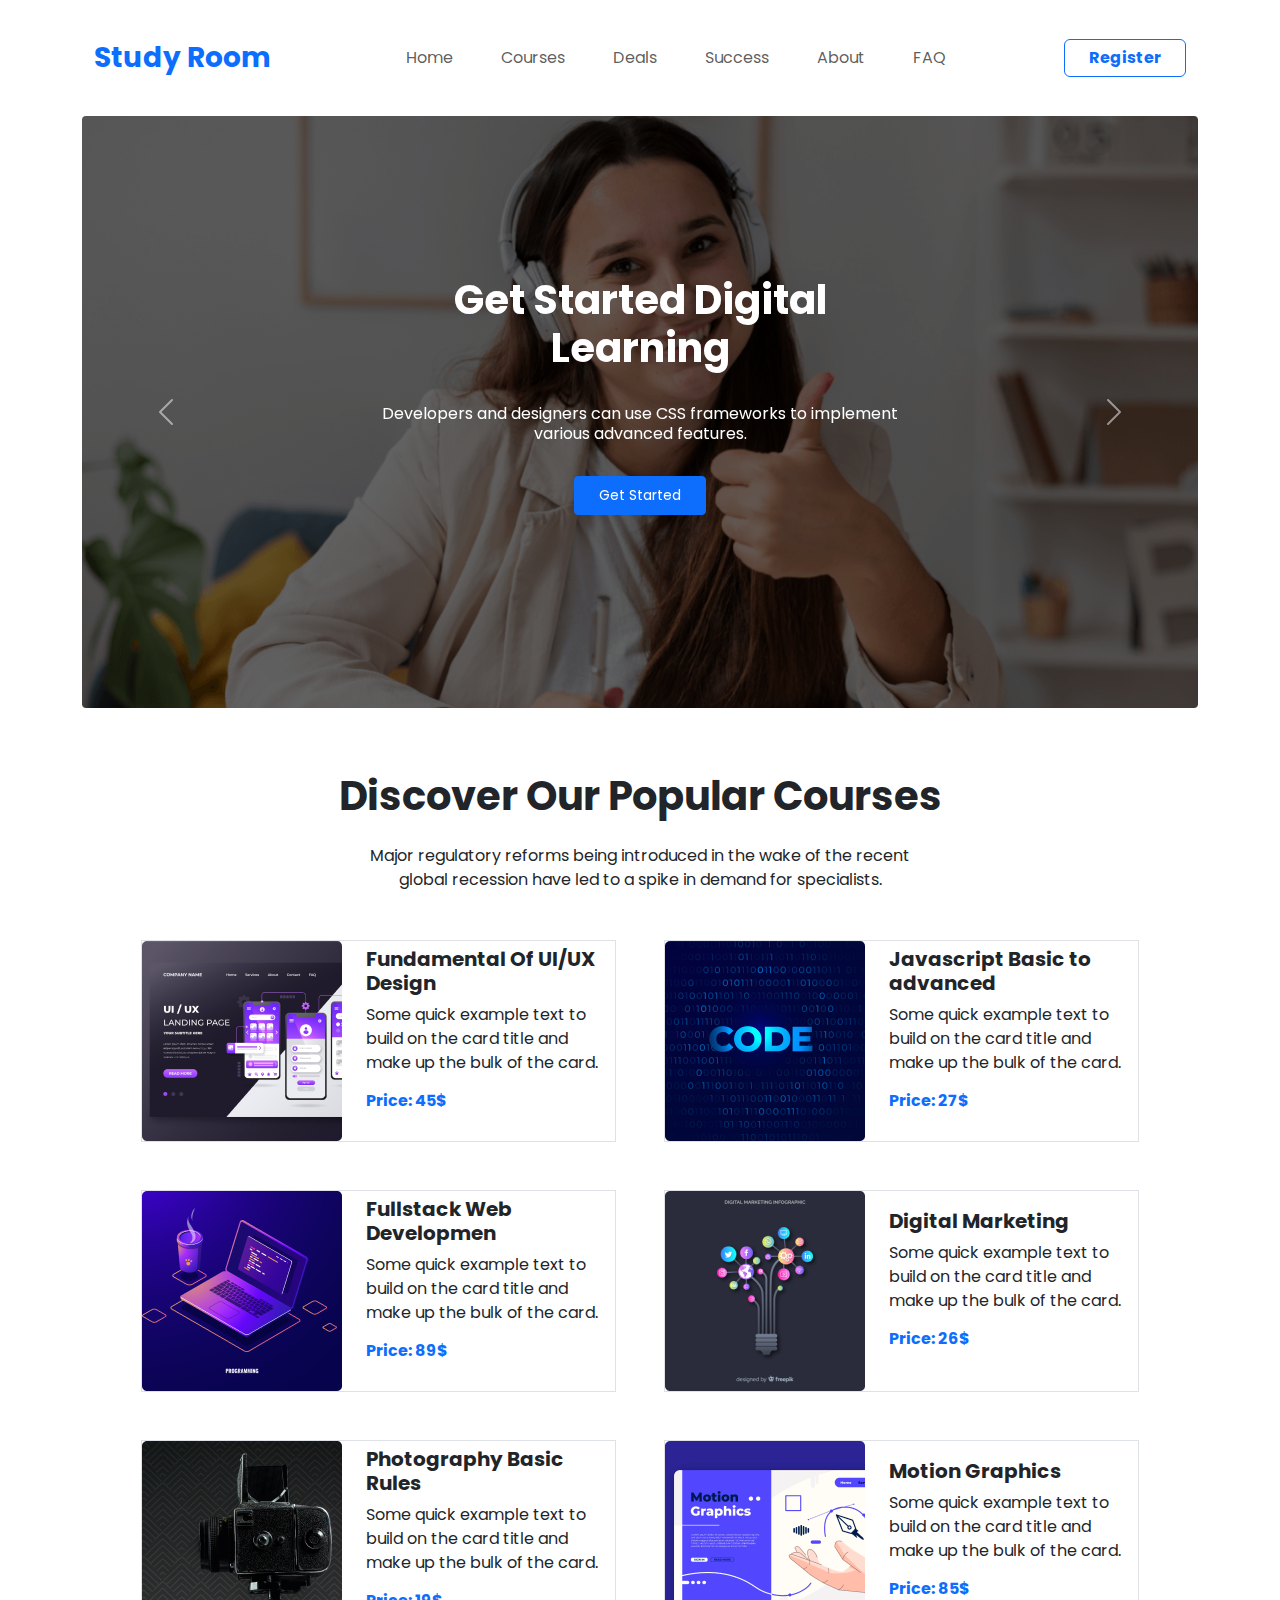
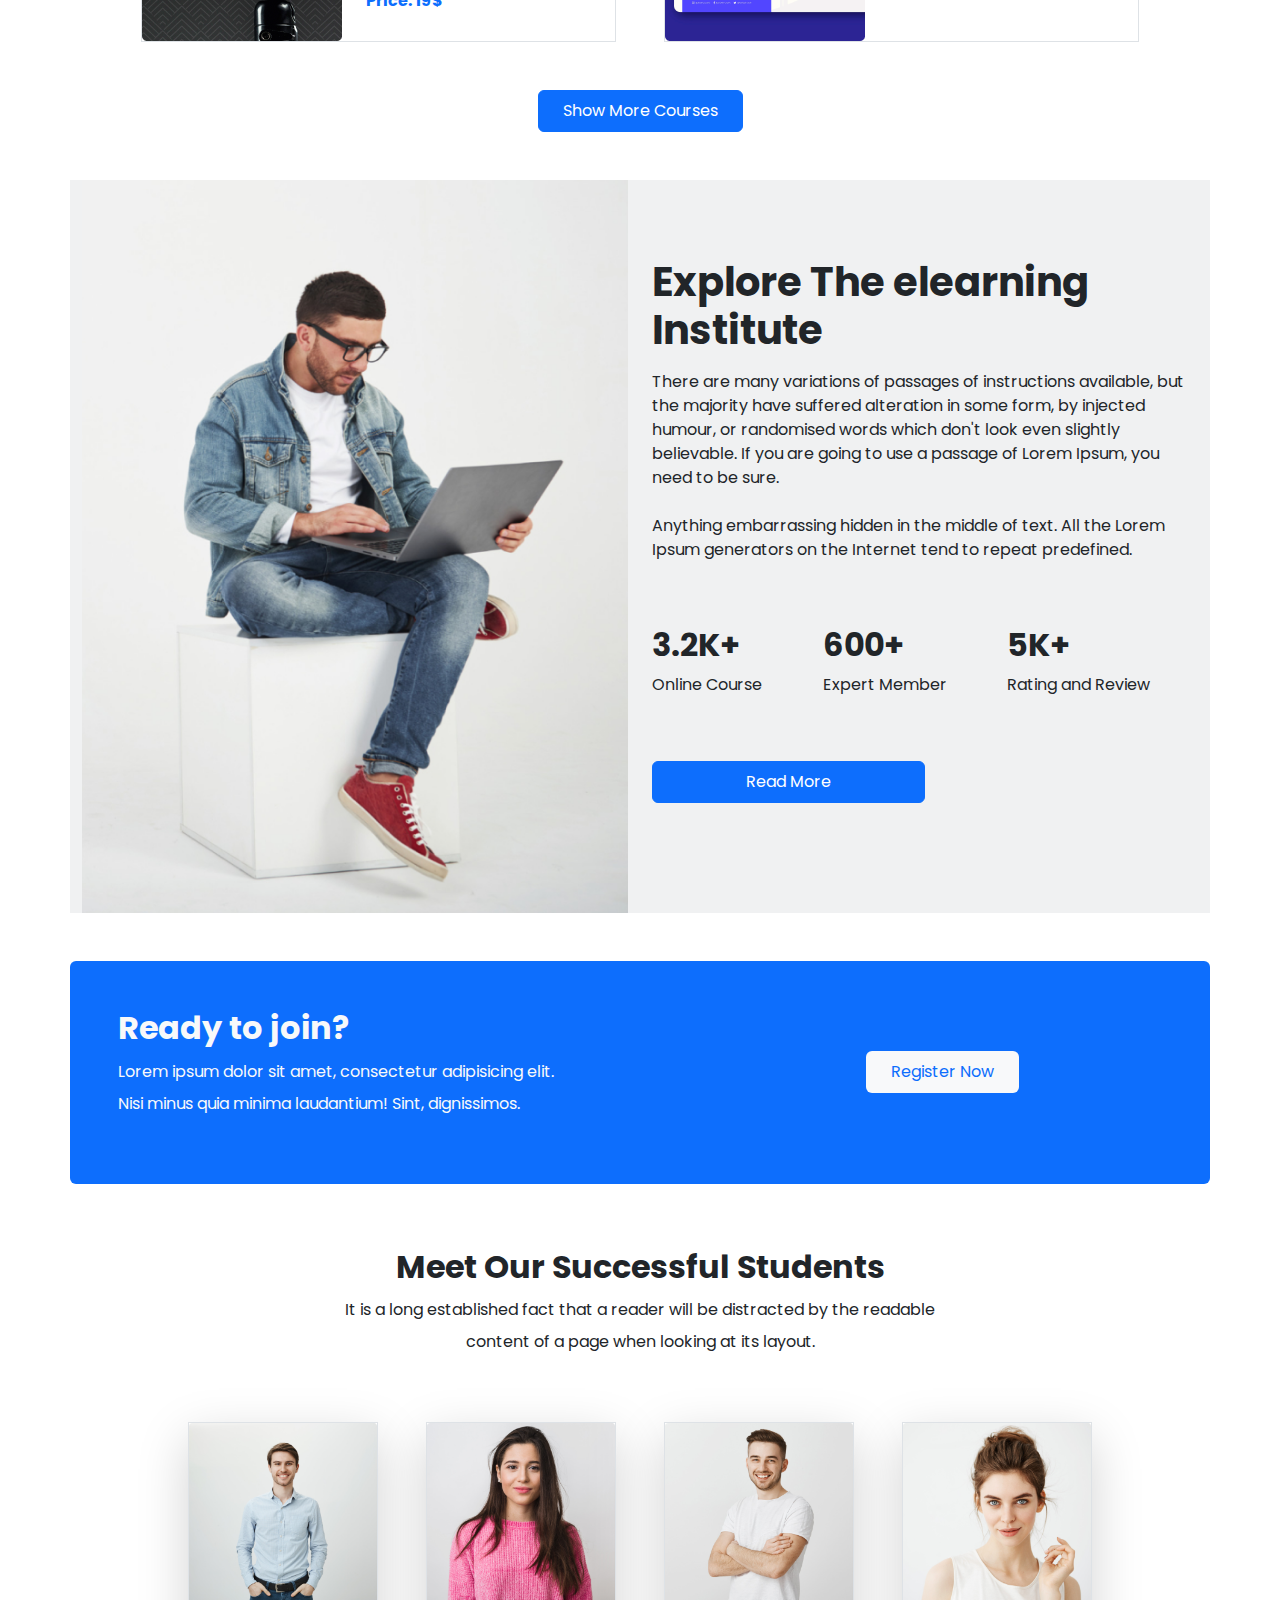
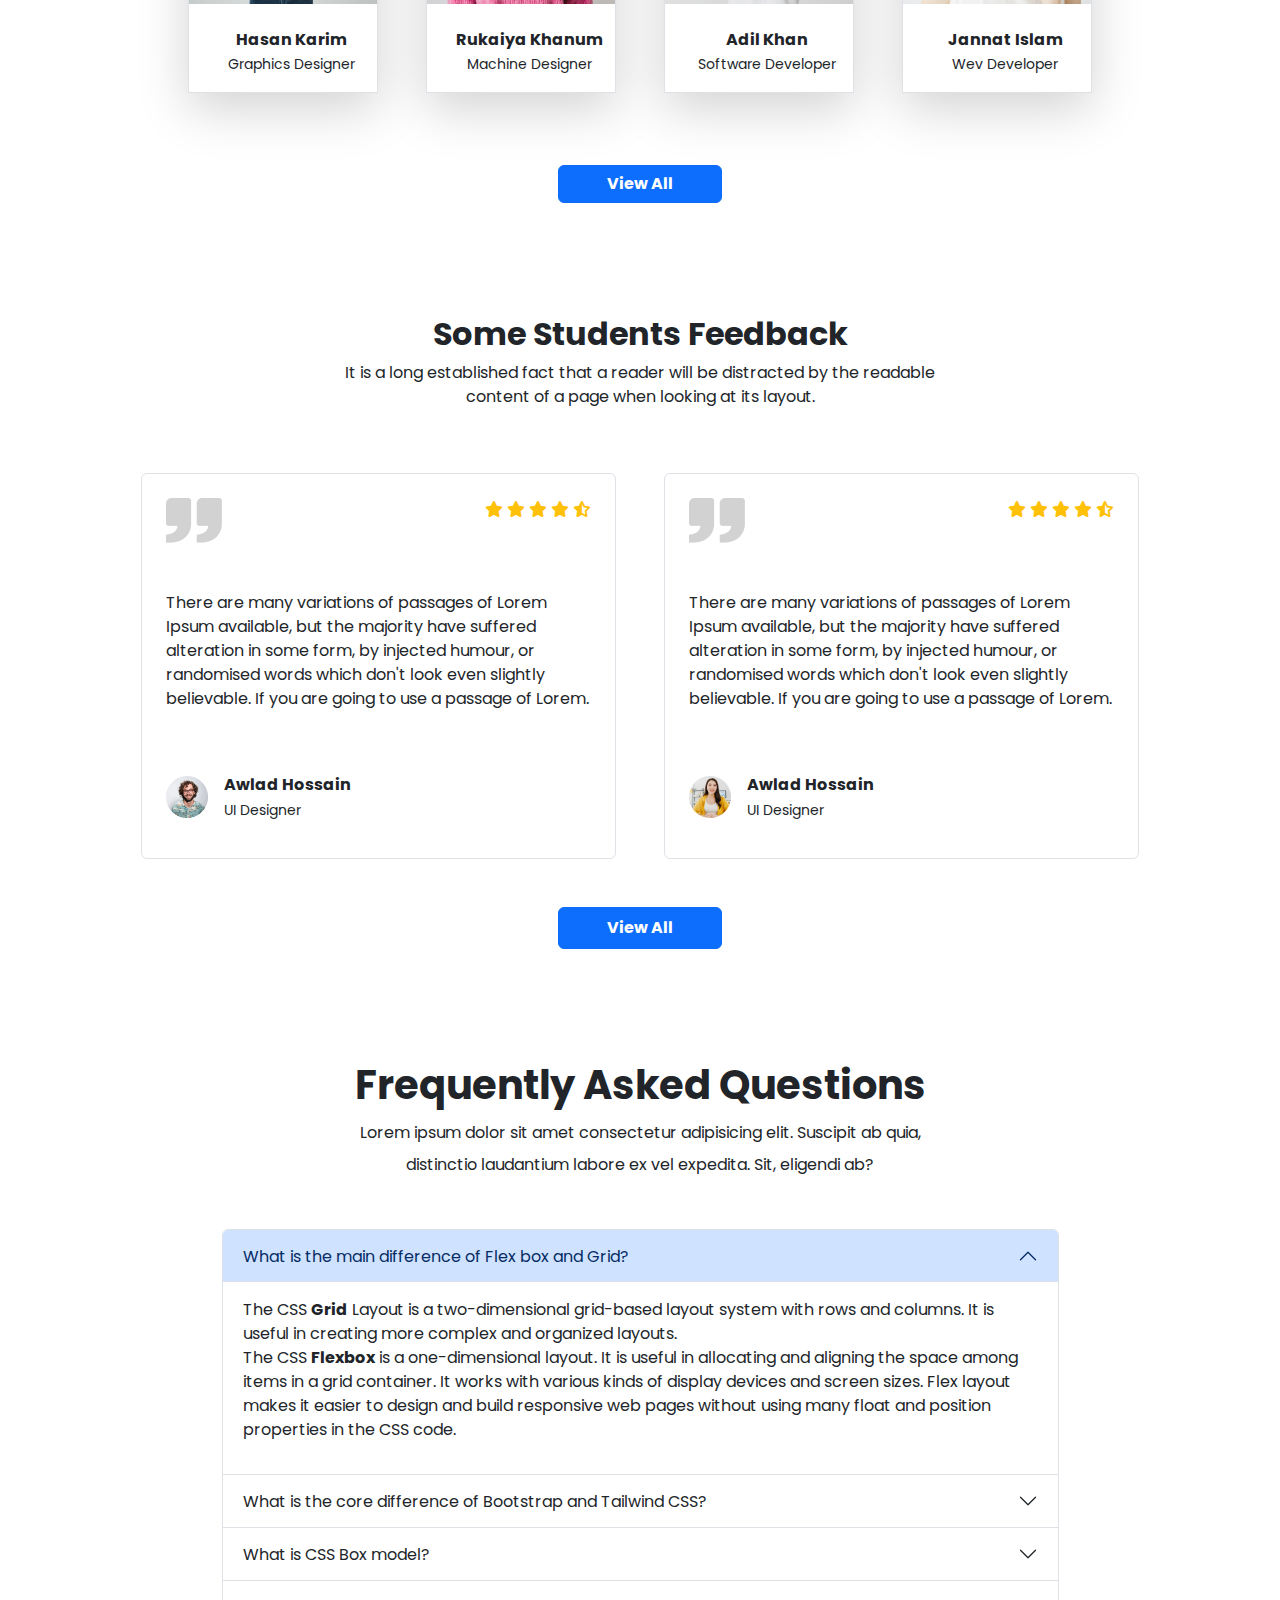
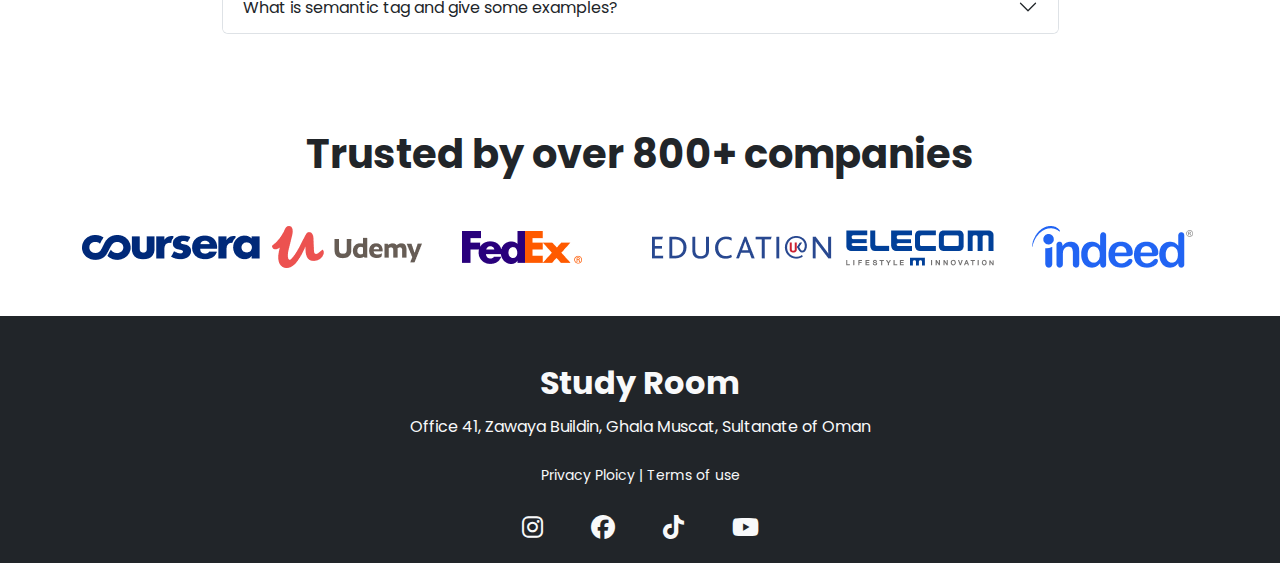
==== commit 076eeca0: "responsiveness updated" ====
--- a/index.html
+++ b/index.html
@@ -55,6 +55,7 @@
                 </button>
               </form>
             </div>
+            
           </div>
         </nav>
       </section>
@@ -66,7 +67,7 @@
         <div class="carousel-inner rounded-1">
           <!-- carousel single item -->
           <div class="carousel-item active">
-            <img src="./images/cover/cover-1.png" class="w-100" alt="cover image" />
+            <img src="./images/cover/cover-1.png" class="w-100 img-fluid" alt="cover image" />
             <div
               class="carousel-caption lh-lg d-flex flex-column w-50 mx-auto h-100 align-items-center justify-content-center">
               <h1 class="fs-1 fw-bolder py-lg-4">
@@ -84,7 +85,7 @@
           </div>
           <!-- carousel single item -->
           <div class="carousel-item">
-            <img src="./images/cover/cover-2.jpg" class="w-100" alt="cover image" />
+            <img src="./images/cover/cover-2.jpg" class="w-100 img-fluid" alt="cover image" />
             <div
               class="carousel-caption lh-lg d-flex flex-column w-50 mx-auto h-100 align-items-center justify-content-center">
               <h1 class="fs-1 fw-bolder">Study With Our Digital System</h1>
@@ -100,7 +101,7 @@
           </div>
           <!-- carousel single item -->
           <div class="carousel-item">
-            <img src="./images/cover/cover-3.jpg" class="w-100" alt="cover image" />
+            <img src="./images/cover/cover-3.jpg" class="w-100 img-fluid" alt="cover image" />
             <div
               class="carousel-caption lh-lg d-flex flex-column w-50 mx-auto h-100 align-items-center justify-content-center">
               <h1 class="fs-1 fw-bolder">
@@ -136,8 +137,8 @@
   <main>
     <!-- popular courses section start -->
     <section id="courses" class="container">
-      <h1 class="fw-bolder text-center mt-5 py-3 w-50 mx-auto">
-        Discover Our Popular <br />
+      <h1 class="fw-bolder text-center mt-5 d-md-flex d-lg-flex align-items-lg-center justify-content-center py-3 mx-auto">
+        Discover Our Popular
         Courses
       </h1>
       <p class="w-50 mx-auto text-center mb-5">
@@ -145,21 +146,21 @@
         global recession have led to a spike in demand for specialists.
       </p>
       <!-- course card section start -->
-      <div class="row g-5">
-        <div class="col col-lg-6 col-md-12 col-12 d-lg-flex d-md-flex align-items-center border gap-4">
+      <div class="row justify-content-center gap-5 gap-md-5 gap-sm-5">
+        <div class="col col-lg-5 col-md-12 col-12 d-lg-flex d-md-flex align-items-center border p-0 pe-3 gap-4 text-center text-lg-start text-md-start">
           <img class="img-fluid course-image" src="./images/course/course-1.png" alt="course photo" />
 
           <!-- course details -->
-          <div class="">
+          <div>
             <h5 class="fw-bold">Fundamental Of UI/UX Design</h5>
             <p>
               Some quick example text to build on the card title and make up
               the bulk of the card.
             </p>
-            <small class="fw-bold text-primary">Price: 45$</small>
-          </div>
-        </div>
-        <div class="col col-lg-6 col-md-12 col-12 d-lg-flex d-md-flex align-items-center border gap-4">
+            <h6 class="fw-bold text-primary pb-3">Price: 45$</h6>
+          </div>
+        </div>
+        <div class="col col-lg-5 col-md-12 col-12 d-lg-flex d-md-flex align-items-center border p-0 pe-3 gap-4 text-center text-lg-start text-md-start">
           <img class="img-fluid course-image" src="./images/course/course-2.png" alt="course photo" />
           <!-- course details -->
           <div>
@@ -168,10 +169,10 @@
               Some quick example text to build on the card title and make up
               the bulk of the card.
             </p>
-            <small class="fw-bold text-primary">Price: 45$</small>
-          </div>
-        </div>
-        <div class="col col-lg-6 col-md-12 col-12 d-lg-flex d-md-flex align-items-center border gap-4">
+            <h6 class="fw-bold text-primary pb-3">Price: 27$</h6>
+          </div>
+        </div>
+        <div class="col col-lg-5 col-md-12 col-12 d-lg-flex d-md-flex align-items-center border p-0 pe-3 gap-4 text-center text-lg-start text-md-start">
           <img class="img-fluid course-image" src="./images/course/course-3.png" alt="course photo" />
           <!-- course details -->
           <div>
@@ -180,10 +181,10 @@
               Some quick example text to build on the card title and make up
               the bulk of the card.
             </p>
-            <small class="fw-bold text-primary">Price: 45$</small>
-          </div>
-        </div>
-        <div class="col col-lg-6 col-md-12 col-12 d-lg-flex d-md-flex align-items-center border gap-4">
+            <h6 class="fw-bold text-primary pb-3">Price: 89$</h6>
+          </div>
+        </div>
+        <div class="col col-lg-5 col-md-12 col-12 d-lg-flex d-md-flex align-items-center border p-0 pe-3 gap-4 text-center text-lg-start text-md-start">
           <img class="img-fluid course-image" src="./images/course/course-4.png" alt="course photo" />
           <!-- course details -->
           <div>
@@ -192,10 +193,10 @@
               Some quick example text to build on the card title and make up
               the bulk of the card.
             </p>
-            <small class="fw-bold text-primary">Price: 45$</small>
-          </div>
-        </div>
-        <div class="col col-lg-6 col-md-12 col-12 d-lg-flex d-md-flex align-items-center border gap-4">
+            <h6 class="fw-bold text-primary pb-3">Price: 26$</h6>
+          </div>
+        </div>
+        <div class="col col-lg-5 col-md-12 col-12 d-lg-flex d-md-flex align-items-center border p-0 pe-3 gap-4 text-center text-lg-start text-md-start">
           <img class="img-fluid course-image" src="./images/course/course-5.png" alt="course photo" />
           <!-- course details -->
           <div>
@@ -204,10 +205,10 @@
               Some quick example text to build on the card title and make up
               the bulk of the card.
             </p>
-            <small class="fw-bold text-primary">Price: 45$</small>
-          </div>
-        </div>
-        <div class="col col-lg-6 col-md-12 col-12 d-lg-flex d-md-flex align-items-center border gap-4">
+            <h6 class="fw-bold text-primary pb-3">Price: 19$</h6>
+          </div>
+        </div>
+        <div class="col col-lg-5 col-md-12 col-12 d-lg-flex d-md-flex align-items-center border p-0 pe-3 gap-4 text-center text-lg-start text-md-start">
           <img class="img-fluid course-image" src="./images/course/course-6.png" alt="course photo" />
           <!-- course details -->
           <div>
@@ -216,11 +217,14 @@
               Some quick example text to build on the card title and make up
               the bulk of the card.
             </p>
-            <small class="fw-bold text-primary">Price: 45$</small>
-          </div>
-        </div>
-      </div>
-      <div class="d-flex justify-content-center">
+            <h6 class="fw-bold text-primary pb-3">Price: 85$</h6>
+          </div>
+        </div>
+      </div>
+      <div class="d-flex d-lg-none justify-content-center">
+        <button class="btn btn-primary px-4 py-2 my-5">View All</button>
+      </div>
+      <div class="d-flex d-md-none d-none d-lg-flex justify-content-center">
         <button class="btn btn-primary px-4 py-2 my-5">Show More Courses</button>
       </div>
 
@@ -230,9 +234,9 @@
     <!-- explore section star -->
     <section class="container">
       <div class="row bg-secondary bg-opacity-10">
-        <div class="col col-12 col-lg-6"><img class="img-fluid" src="./images/working.png" alt=""></div>
+        <div class="col col-12 col-lg-6 col-md-6"><img class="img-fluid h-100" src="./images/working.png" alt=""></div>
         <!-- explore details -->
-        <div class="col col-12 col-lg-6 d-flex flex-column  justify-content-center">
+        <div class="col col-12 col-lg-6 col-md-6 d-flex flex-column  justify-content-center">
           <h1 class="my-3 fw-bold">Explore The elearning <br> Institute</h1>
           <p class="text-start">There are many variations of passages of instructions available, but the majority have
             suffered alteration in some form, by injected humour, or randomised words which don't look even slightly
@@ -240,7 +244,7 @@
             <br> <br> Anything embarrassing hidden in the middle of text. All the Lorem Ipsum generators on the Internet
             tend to repeat predefined.
           </p>
-          <div class="d-flex justify-content-between my-5 pe-5">
+          <div class="d-flex align-items-center justify-content-between text-center text-lg-start my-5 pe-lg-5">
             <div>
               <h2 class="fw-bolder">3.2K+</h2>
               <p>Online Course</p>
@@ -254,14 +258,16 @@
               <p>Rating and Review</p>
             </div>
           </div>
-          <button class="w-50 btn btn-primary py-lg-2">Read More</button>
+          <div class="d-flex align-items-center justify-content-center justify-content-lg-start">
+            <button class="w-50 btn btn-primary mb-5 px-4 py-2">Read More</button>
+          </div>
         </div>
       </div>
     </section>
     <!-- ready to join section -->
     <section id="deals" class="container bg-primary my-5 p-5 rounded">
-      <div class="row align-items-center">
-        <div class=" col col-12 col-lg-8">
+      <div class="row align-items-center text-lg-start text-md-center lh-lg">
+        <div class=" col col-12 col-lg-8 col-md col-md-12">
           <h2 class="fw-bold text-light">Ready to join?</h2>
           <p class="text-light">Lorem ipsum dolor sit amet, consectetur adipisicing elit. <br> Nisi minus quia minima
             laudantium! Sint, dignissimos.</p>
@@ -302,35 +308,35 @@
 </div>
     </section>
     <!-- Success-full students section start -->
-    <section id="success" class="container py-lg-3 py-sm-5">
-      <div class="py-lg-5 ">
-        <h2 class="fw-bolder text-lg-start text-sm-center">Meet Our Successfull <br> Students</h2>
+    <section id="success" class="container text-center py-lg-3 py-sm-5">
+      <div class="pb-5 lh-lg">
+        <h2 class="fw-bolder">Meet Our Successful Students</h2>
       <p>It is a long established fact that a reader will be distracted by the readable <br> content of a page when looking at its layout.</p>
       </div>
       <!-- students picture -->
-      <div class="row g-sm-5">
-        <div class="col col-lg-3 col-12 border pb-3">
+      <div class="row gap-5 align-items-center justify-content-center">
+        <div class="col col-lg-2 col-md-4 col-12 border p-0 pb-3 shadow-lg">
           <img class="img-fluid" src="./images/student/student-1.png" alt="student picture">
           <div class="ms-3">
             <p class="fw-bolder mt-4 mb-0">Hasan Karim</p>
           <small>Graphics Designer</small>
           </div>
         </div>
-        <div class="col col-lg-3 col-12 border pb-3">
+        <div class="col col-lg-2 col-md-4 col-12 border p-0 pb-3 shadow-lg">
           <img class="img-fluid" src="./images/student/student-2.png" alt="student picture">
           <div class="ms-3">
             <p class="fw-bolder mt-4 mb-0">Rukaiya Khanum</p>
           <small>Machine Designer</small>
           </div>
         </div>
-        <div class="col col-lg-3 col-12 border pb-3">
+        <div class="col col-lg-2 col-md-4 col-12 border p-0 pb-3 shadow-lg">
           <img class="img-fluid" src="./images/student/student-3.png" alt="student picture">
           <div class="ms-3">
             <p class="fw-bolder mt-4 mb-0">Adil Khan</p>
           <small>Software Developer</small>
           </div>
         </div>
-        <div class="col col-lg-3 col-12 border pb-3">
+        <div class="col col-lg-2 col-md-4 col-12 border p-0 pb-3 shadow-lg">
           <img class="img-fluid" src="./images/student/student-4.png" alt="student picture">
           <div class="ms-3">
             <p class="fw-bolder mt-4 mb-0">Jannat Islam</p>
@@ -338,10 +344,10 @@
           </div>
         </div>
       </div>
-      <!-- view all button -->
-      <div class="d-flex align-items-center justify-content-center my-5">
-        <a class="btn btn-primary px-5 py-2 fw-bold" href="#">View All</a>
-      </div>
+        <!-- view all button -->
+        <div class="d-flex align-items-center justify-content-center my-5">
+          <a class="btn btn-primary px-5 mt-4 fw-bold" href="#">View All</a>
+        </div>
     </section>
     <!-- Some Students Feedback section -->
     <section id="about" class="container">
@@ -350,10 +356,10 @@
       <p class="text-center">It is a long established fact that a reader will be distracted by the readable <br> content of a page when looking at its layout.</p>
       </div>
       <!-- feedback card section -->
-      <div class="row">
-        <div class="col col-lg-6 border p-4">
+      <div class="row justify-content-center gap-5">
+        <div class="col col-12 col-lg-5 col-md-12 border p-4 rounded">
           <div class="d-flex justify-content-between">
-            <img src="./images/comma.png" alt="">
+            <img src="./images/comma.png" alt="" />
             <div class="text-warning">
               <i class="fa-solid fa-star"></i>
               <i class="fa-solid fa-star"></i>
@@ -362,18 +368,24 @@
               <i class="fa-solid fa-star-half-stroke"></i>
             </div>
           </div>
-          <p class="my-5">There are many variations of passages of Lorem Ipsum available, but the majority have suffered alteration in some form, by injected humour, or randomised words which don't look even slightly believable. If you are going to use a passage of Lorem.</p>
+          <p class="my-5">
+            There are many variations of passages of Lorem Ipsum available, but the
+            majority have suffered alteration in some form, by injected humour, or
+            randomised words which don't look even slightly believable. If you are
+            going to use a passage of Lorem.
+          </p>
           <div class="d-flex align-items-center gap-3">
-            <img src="./images/student/student-5.png" alt="">
-            <div class=" my-3 lh-1">
+            <img src="./images/student/student-5.png" alt="" />
+            <div class="my-3 lh-1">
               <h6 class="fw-bold">Awlad Hossain</h6>
               <small>UI Designer</small>
             </div>
           </div>
         </div>
-        <div class="col col-lg-6 border p-4">
+      
+        <div class="col col-lg-5 col-md-12 border p-4 rounded">
           <div class="d-flex justify-content-between">
-            <img src="./images/comma.png" alt="">
+            <img src="./images/comma.png" alt="" />
             <div class="text-warning">
               <i class="fa-solid fa-star"></i>
               <i class="fa-solid fa-star"></i>
@@ -382,70 +394,81 @@
               <i class="fa-solid fa-star-half-stroke"></i>
             </div>
           </div>
-          <p class="my-5">There are many variations of passages of Lorem Ipsum available, but the majority have suffered alteration in some form, by injected humour, or randomised words which don't look even slightly believable. If you are going to use a passage of Lorem.</p>
+          <p class="my-5">
+            There are many variations of passages of Lorem Ipsum available, but the
+            majority have suffered alteration in some form, by injected humour, or
+            randomised words which don't look even slightly believable. If you are
+            going to use a passage of Lorem.
+          </p>
           <div class="d-flex align-items-center gap-3">
-            <img src="./images/student/student-6.png" alt="">
-            <div class=" my-3 lh-1">
+            <img src="./images/student/student-6.png" alt="" />
+            <div class="my-3 lh-1">
               <h6 class="fw-bold">Awlad Hossain</h6>
               <small>UI Designer</small>
             </div>
           </div>
         </div>
       </div>
+      
+        <!-- view all button -->
+        <div class="d-flex align-items-center justify-content-center my-5">
+          <a class="btn btn-primary px-5 py-2 fw-bold" href="#">View All</a>
+        </div>
+
     </section>
     <!-- FAQ Section start -->
-    <section id="faq" class="container py-5">
-      <div class="w-50 mx-auto text-center my-5 lh-lg">
+    <section id="faq" class="container text-center pt-3 pb-5">
+      <div class="mx-auto text-center my-lg-5 my-md-4 lh-lg">
         <h1 class="fw-bolder">Frequently Asked Questions</h1>
-      <p>It is a long established fact that a reader will be distracted by the readable content of a page when looking at its layout.</p>
+      <p>Lorem ipsum dolor sit amet consectetur adipisicing elit. Suscipit ab quia, <br> distinctio laudantium labore ex vel expedita. Sit, eligendi ab?</p>
       </div>
       <!-- accordion section start -->
       <div class="accordion w-75 mx-auto" id="accordionExample">
         <div class="accordion-item">
           <h2 class="accordion-header" id="headingOne">
             <button class="accordion-button" type="button" data-bs-toggle="collapse" data-bs-target="#collapseOne" aria-expanded="true" aria-controls="collapseOne">
-              Accordion Item #1
+              What is the main difference of Flex box and Grid?
             </button>
           </h2>
           <div id="collapseOne" class="accordion-collapse collapse show" aria-labelledby="headingOne" data-bs-parent="#accordionExample">
             <div class="accordion-body">
-              <strong>This is the first item's accordion body.</strong> It is shown by default, until the collapse plugin adds the appropriate classes that we use to style each element. These classes control the overall appearance, as well as the showing and hiding via CSS transitions. You can modify any of this with custom CSS or overriding our default variables. It's also worth noting that just about any HTML can go within the <code>.accordion-body</code>, though the transition does limit overflow.
+              <p class="text-start">The CSS <strong>Grid</strong> Layout is a two-dimensional grid-based layout system with rows and columns. It is useful in creating more complex and organized layouts. <br> The CSS <strong>Flexbox</strong> is a one-dimensional layout. It is useful in allocating and aligning the space among items in a grid container. It works with various kinds of display devices and screen sizes. Flex layout makes it easier to design and build responsive web pages without using many float and position properties in the CSS code. </p>
             </div>
           </div>
         </div>
         <div class="accordion-item">
           <h2 class="accordion-header" id="headingTwo">
             <button class="accordion-button collapsed" type="button" data-bs-toggle="collapse" data-bs-target="#collapseTwo" aria-expanded="false" aria-controls="collapseTwo">
-              Accordion Item #2
+              What is the core difference of Bootstrap and Tailwind CSS?
             </button>
           </h2>
           <div id="collapseTwo" class="accordion-collapse collapse" aria-labelledby="headingTwo" data-bs-parent="#accordionExample">
             <div class="accordion-body">
-              <strong>This is the second item's accordion body.</strong> It is hidden by default, until the collapse plugin adds the appropriate classes that we use to style each element. These classes control the overall appearance, as well as the showing and hiding via CSS transitions. You can modify any of this with custom CSS or overriding our default variables. It's also worth noting that just about any HTML can go within the <code>.accordion-body</code>, though the transition does limit overflow.
+              <p class="text-start">The main difference between <strong>TailwindCSS</strong> and <strong>Bootstrap</strong> is that Tailwind CSS is not a UI kit. Unlike UI kits such as Bootstrap, Bulma, and Foundation, Tailwind CSS doesn't have a default theme or built-in UI components. Instead, it comes with predesigned widgets you can use to build your site from scratch</p>
             </div>
           </div>
         </div>
         <div class="accordion-item">
           <h2 class="accordion-header" id="headingThree">
             <button class="accordion-button collapsed" type="button" data-bs-toggle="collapse" data-bs-target="#collapseThree" aria-expanded="false" aria-controls="collapseThree">
-              Accordion Item #3
+              What is CSS Box model?
             </button>
           </h2>
           <div id="collapseThree" class="accordion-collapse collapse" aria-labelledby="headingThree" data-bs-parent="#accordionExample">
             <div class="accordion-body">
-              <strong>This is the third item's accordion body.</strong> It is hidden by default, until the collapse plugin adds the appropriate classes that we use to style each element. These classes control the overall appearance, as well as the showing and hiding via CSS transitions. You can modify any of this with custom CSS or overriding our default variables. It's also worth noting that just about any HTML can go within the <code>.accordion-body</code>, though the transition does limit overflow.
+              <p class="text-start">The CSS box model is a container that contains multiple properties including borders, margin, padding, and the content itself. It is used to create the design and layout of web pages. It can be used as a toolkit for customizing the layout of different elements. The web browser renders every element as a rectangular box according to the CSS box model. Box-Model has multiple properties in CSS.</p>
             </div>
           </div>
         </div>
         <div class="accordion-item">
           <h2 class="accordion-header" id="headingFour">
             <button class="accordion-button collapsed" type="button" data-bs-toggle="collapse" data-bs-target="#collapseFour" aria-expanded="false" aria-controls="collapseFour">
-              Accordion Item #4
+              What is semantic tag and give some examples?
             </button>
           </h2>
           <div id="collapseFour" class="accordion-collapse collapse" aria-labelledby="headingFour" data-bs-parent="#accordionExample">
             <div class="accordion-body">
-              <strong>This is the third item's accordion body.</strong> It is hidden by default, until the collapse plugin adds the appropriate classes that we use to style each element. These classes control the overall appearance, as well as the showing and hiding via CSS transitions. You can modify any of this with custom CSS or overriding our default variables. It's also worth noting that just about any HTML can go within the <code>.accordion-body</code>, though the transition does limit overflow.
+              <p class="text-start">Semantic HTML5 addresses this shortcoming by defining specific tags to indicate clearly what role is played by the content those tags contain. That explicit information helps robots/crawlers like Google and Bing to better understand which content is important, which is a subsidiary, which is for navigation, and so on.</p>
             </div>
           </div>
         </div>
@@ -466,8 +489,8 @@
   </main>
   <!-- end the main here -->
   <!-- footer section start -->
-  <footer class="mt-5 pt-5 bg-dark">
-    <div class="w-25 mx-auto text-center text-light lh-lg">
+  <footer class="mt-5 pt-5 bg-dark text-center">
+    <div class="w-100 mx-auto text-light lh-lg">
       <h2 class="fw-bolder"><a class="text-decoration-none text-light" href="index.html">Study Room</a></h2>
         <p>Office 41, Zawaya Buildin, Ghala Muscat, 
           Sultanate of Oman</p>
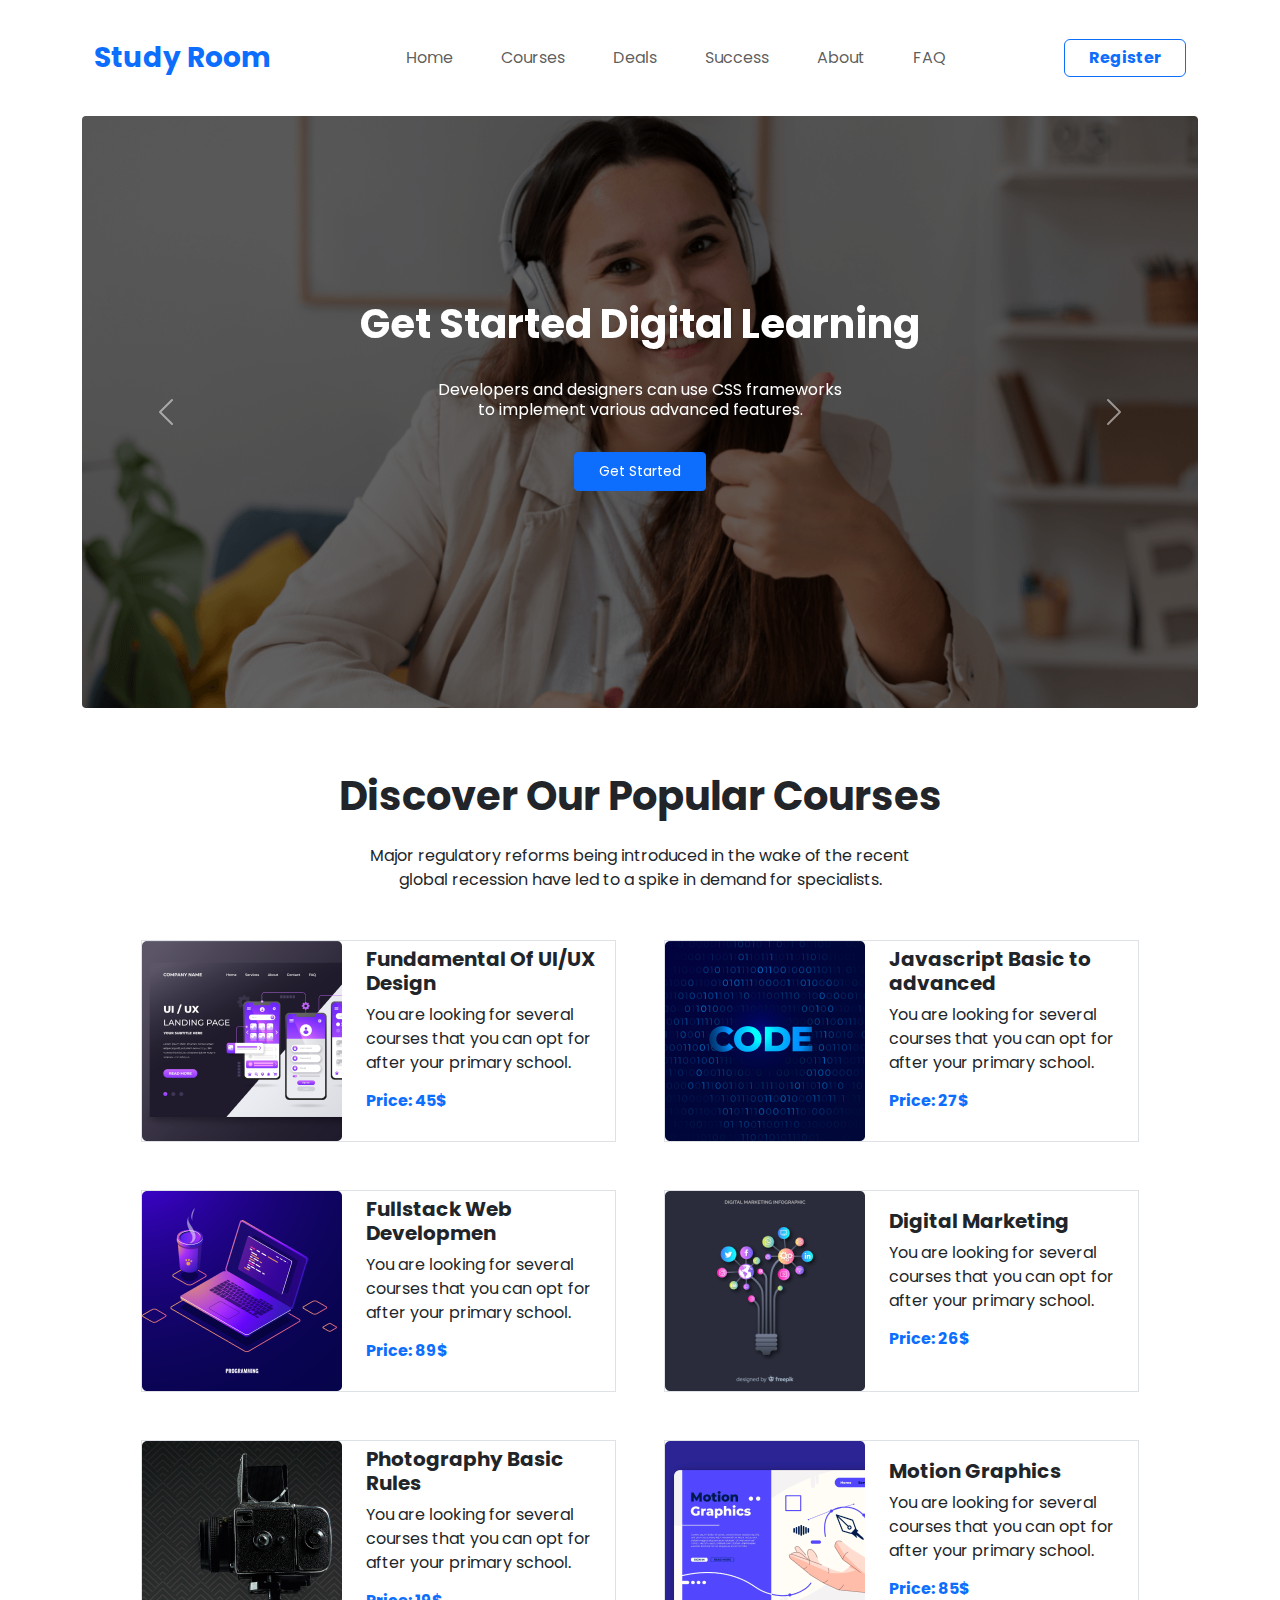
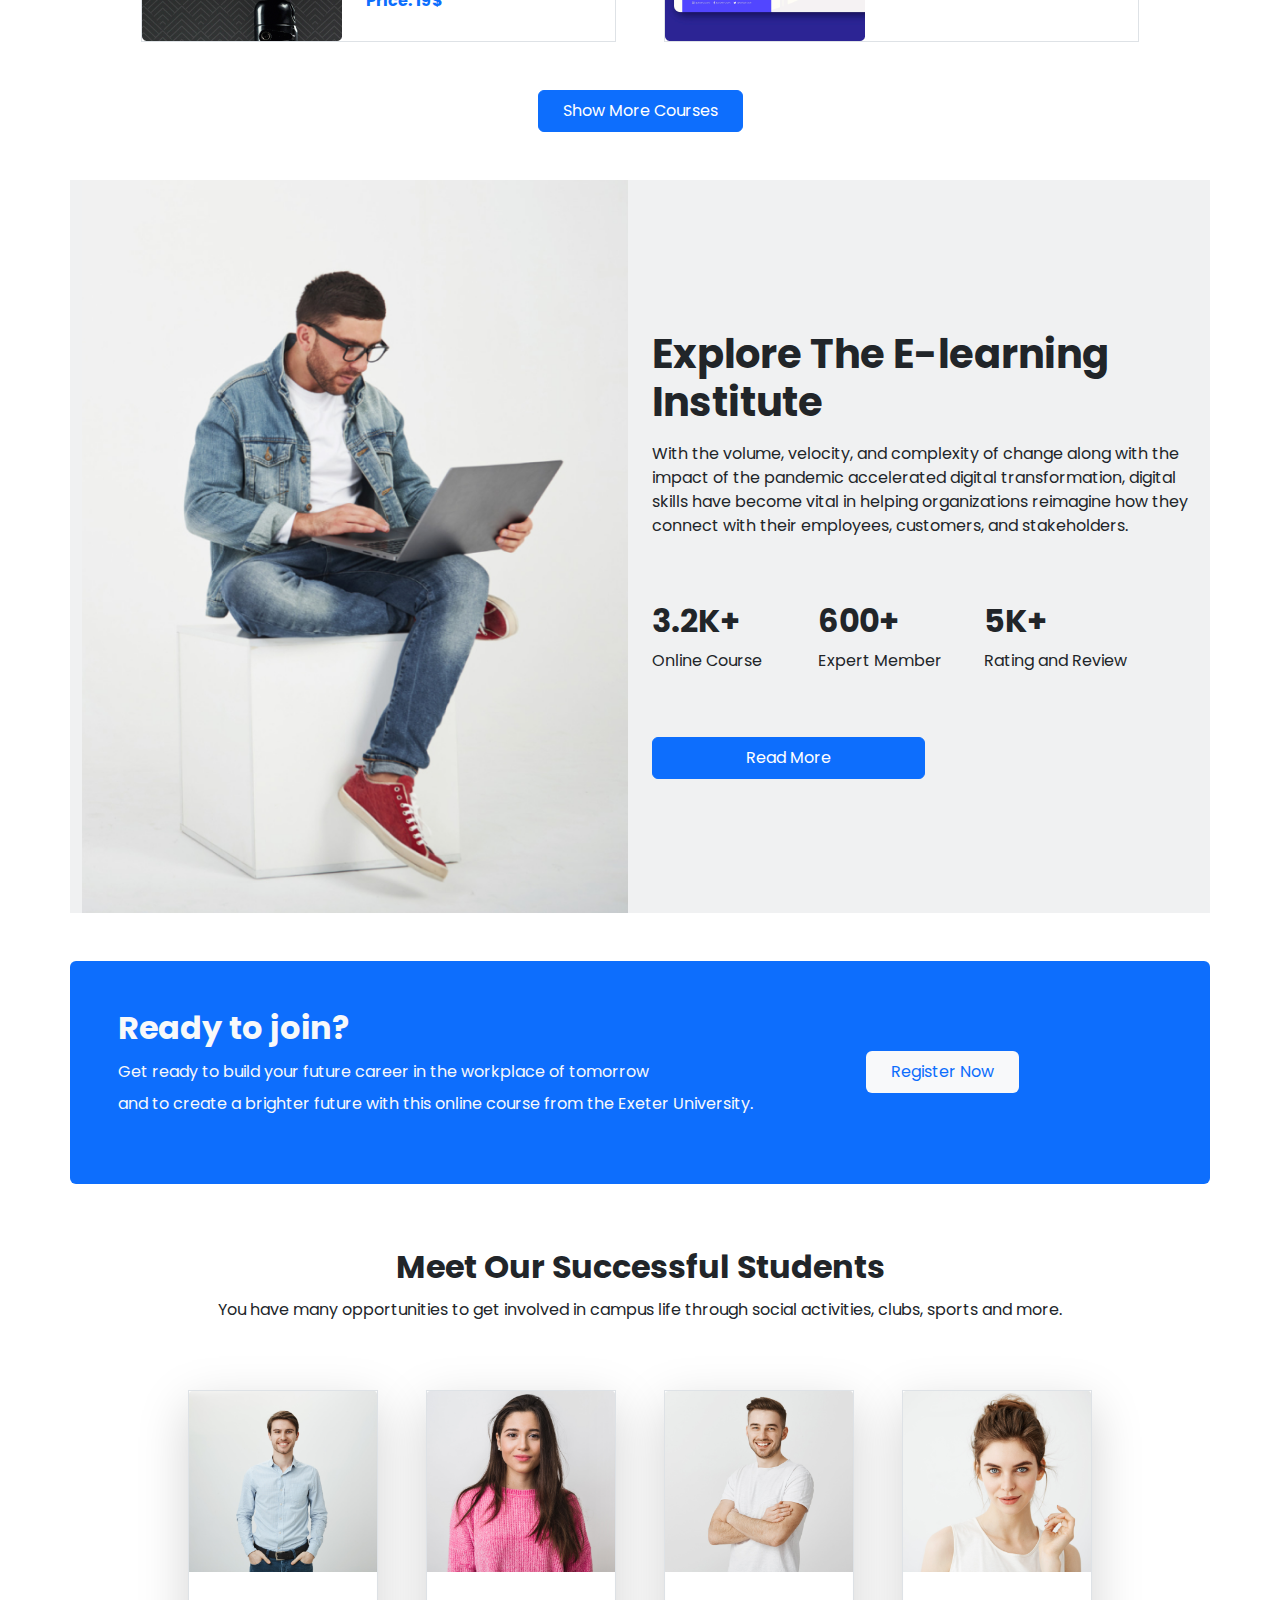
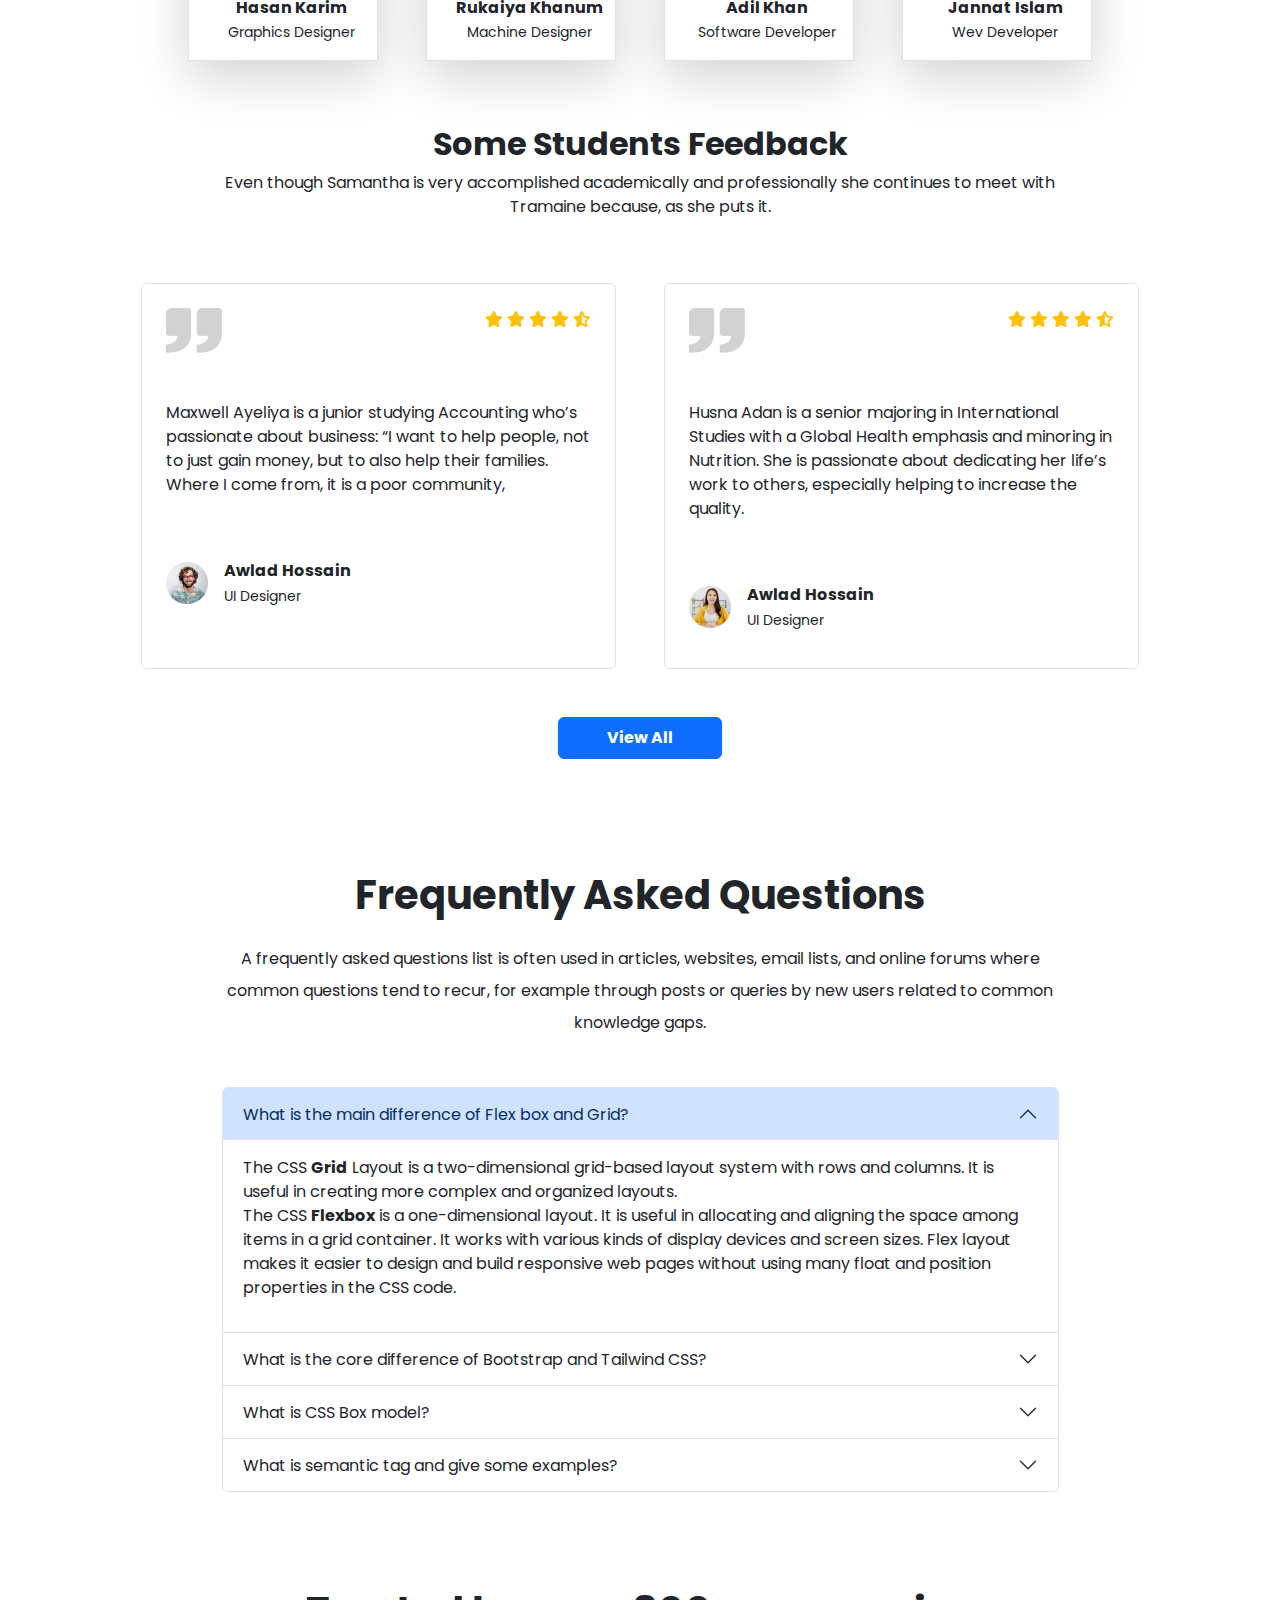
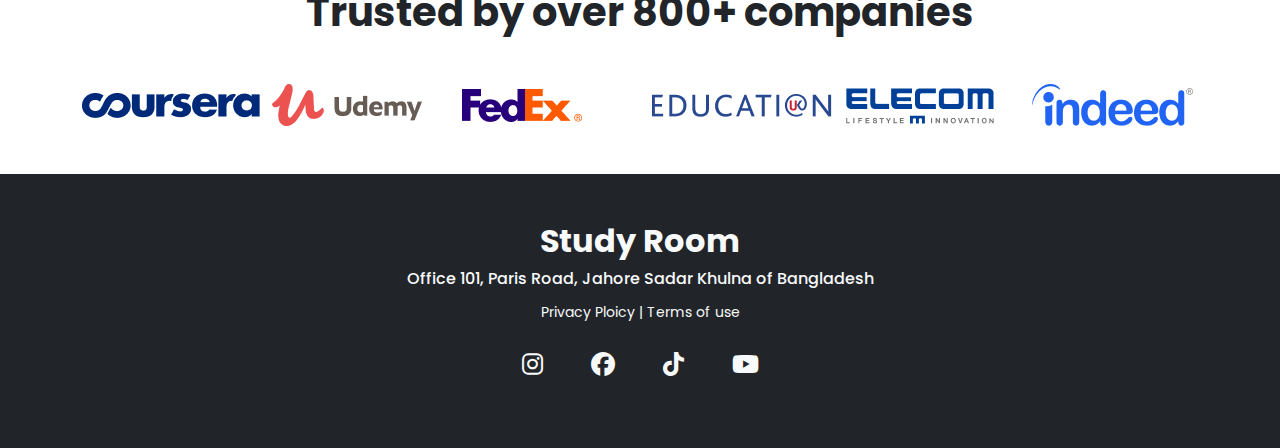
==== commit 0b69b32a: "final version updated v.2" ====
--- a/index.html
+++ b/index.html
@@ -1,6 +1,5 @@
 <!DOCTYPE html>
 <html lang="en">
-
 <head>
   <meta charset="UTF-8" />
   <meta http-equiv="X-UA-Compatible" content="IE=edge" />
@@ -13,7 +12,6 @@
   <!-- external css stylesheet linkup -->
   <link rel="stylesheet" href="./css/style.css" />
 </head>
-
 <body>
   <header>
     <!-- start navigation section -->
@@ -67,14 +65,14 @@
         <div class="carousel-inner rounded-1">
           <!-- carousel single item -->
           <div class="carousel-item active">
-            <img src="./images/cover/cover-1.png" class="w-100 img-fluid" alt="cover image" />
+            <img src="./images/cover/cover-1.png" class="img-fluid" alt="cover image" />
             <div
-              class="carousel-caption lh-lg d-flex flex-column w-50 mx-auto h-100 align-items-center justify-content-center">
+              class="carousel-caption lh-lg d-flex flex-column h-100 align-items-center justify-content-center">
               <h1 class="fs-1 fw-bolder py-lg-4">
                 Get Started Digital Learning
               </h1>
               <p class="lh-sm">
-                Developers and designers can use CSS frameworks to implement
+                Developers and designers can use CSS frameworks <br> to implement
                 various advanced features.
               </p>
               <button class="btn btn-sm btn-primary fw-normal px-lg-4 py-lg-2 my-lg-3">
@@ -85,12 +83,12 @@
           </div>
           <!-- carousel single item -->
           <div class="carousel-item">
-            <img src="./images/cover/cover-2.jpg" class="w-100 img-fluid" alt="cover image" />
+            <img src="./images/cover/cover-2.jpg" class="img-fluid" alt="cover image" />
             <div
-              class="carousel-caption lh-lg d-flex flex-column w-50 mx-auto h-100 align-items-center justify-content-center">
-              <h1 class="fs-1 fw-bolder">Study With Our Digital System</h1>
-              <p>
-                Developers and designers can use CSS frameworks to implement
+              class="carousel-caption lh-lg d-flex flex-column h-100 align-items-center justify-content-center">
+              <h1 class="fs-1 fw-bolder py-lg-4">Study With Our Digital System</h1>
+              <p class="lh-sm">
+                Developers and designers can use CSS frameworks <br> to implement
                 various advanced features.
               </p>
               <button class="btn btn-sm btn-primary fw-normal px-lg-4 py-lg-2 my-lg-3">
@@ -101,14 +99,14 @@
           </div>
           <!-- carousel single item -->
           <div class="carousel-item">
-            <img src="./images/cover/cover-3.jpg" class="w-100 img-fluid" alt="cover image" />
+            <img src="./images/cover/cover-3.jpg" class="img-fluid" alt="cover image" />
             <div
-              class="carousel-caption lh-lg d-flex flex-column w-50 mx-auto h-100 align-items-center justify-content-center">
-              <h1 class="fs-1 fw-bolder">
+              class="carousel-caption lh-lg d-flex flex-column h-100 align-items-center justify-content-center">
+              <h1 class="fs-1 fw-bolder py-lg-4">
                 Learn With More Fun With Study Room
               </h1>
-              <p>
-                Developers and designers can use CSS frameworks to implement
+              <p class="lh-sm">
+                Developers and designers can use CSS frameworks <br> to implement
                 various advanced features.
               </p>
               <button class="btn btn-sm btn-primary fw-normal px-lg-4 py-lg-2 my-lg-3">
@@ -149,13 +147,11 @@
       <div class="row justify-content-center gap-5 gap-md-5 gap-sm-5">
         <div class="col col-lg-5 col-md-12 col-12 d-lg-flex d-md-flex align-items-center border p-0 pe-3 gap-4 text-center text-lg-start text-md-start">
           <img class="img-fluid course-image" src="./images/course/course-1.png" alt="course photo" />
-
           <!-- course details -->
           <div>
             <h5 class="fw-bold">Fundamental Of UI/UX Design</h5>
             <p>
-              Some quick example text to build on the card title and make up
-              the bulk of the card.
+              You are looking for several courses that you can opt for after your primary school. 
             </p>
             <h6 class="fw-bold text-primary pb-3">Price: 45$</h6>
           </div>
@@ -166,8 +162,7 @@
           <div>
             <h5 class="fw-bold">Javascript Basic to advanced</h5>
             <p>
-              Some quick example text to build on the card title and make up
-              the bulk of the card.
+              You are looking for several courses that you can opt for after your primary school. 
             </p>
             <h6 class="fw-bold text-primary pb-3">Price: 27$</h6>
           </div>
@@ -178,44 +173,40 @@
           <div>
             <h5 class="fw-bold">Fullstack Web Developmen</h5>
             <p>
-              Some quick example text to build on the card title and make up
-              the bulk of the card.
+              You are looking for several courses that you can opt for after your primary school. 
             </p>
             <h6 class="fw-bold text-primary pb-3">Price: 89$</h6>
           </div>
         </div>
-        <div class="col col-lg-5 col-md-12 col-12 d-lg-flex d-md-flex align-items-center border p-0 pe-3 gap-4 text-center text-lg-start text-md-start">
+        <div class="col col-lg-5 col-md-12 col-12 d-none d-lg-block d-md-block d-md-none d-lg-flex d-md-flex align-items-center border p-0 pe-3 gap-4 text-center text-lg-start text-md-start">
           <img class="img-fluid course-image" src="./images/course/course-4.png" alt="course photo" />
           <!-- course details -->
           <div>
             <h5 class="fw-bold">Digital Marketing</h5>
             <p>
-              Some quick example text to build on the card title and make up
-              the bulk of the card.
+              You are looking for several courses that you can opt for after your primary school. 
             </p>
             <h6 class="fw-bold text-primary pb-3">Price: 26$</h6>
           </div>
         </div>
-        <div class="col col-lg-5 col-md-12 col-12 d-lg-flex d-md-flex align-items-center border p-0 pe-3 gap-4 text-center text-lg-start text-md-start">
+        <div class="col col-lg-5 col-md-12 col-12 d-none d-lg-block d-md-none d-lg-flex d-md-flex align-items-center border p-0 pe-3 gap-4 text-center text-lg-start text-md-start">
           <img class="img-fluid course-image" src="./images/course/course-5.png" alt="course photo" />
           <!-- course details -->
           <div>
             <h5 class="fw-bold">Photography Basic Rules</h5>
             <p>
-              Some quick example text to build on the card title and make up
-              the bulk of the card.
+              You are looking for several courses that you can opt for after your primary school. 
             </p>
             <h6 class="fw-bold text-primary pb-3">Price: 19$</h6>
           </div>
         </div>
-        <div class="col col-lg-5 col-md-12 col-12 d-lg-flex d-md-flex align-items-center border p-0 pe-3 gap-4 text-center text-lg-start text-md-start">
+        <div class="col col-lg-5 col-md-12 col-12 d-none d-lg-block d-lg-flex align-items-center border p-0 pe-3 gap-4 text-center text-lg-start text-md-start">
           <img class="img-fluid course-image" src="./images/course/course-6.png" alt="course photo" />
           <!-- course details -->
           <div>
             <h5 class="fw-bold">Motion Graphics</h5>
             <p>
-              Some quick example text to build on the card title and make up
-              the bulk of the card.
+              You are looking for several courses that you can opt for after your primary school.
             </p>
             <h6 class="fw-bold text-primary pb-3">Price: 85$</h6>
           </div>
@@ -227,7 +218,6 @@
       <div class="d-flex d-md-none d-none d-lg-flex justify-content-center">
         <button class="btn btn-primary px-4 py-2 my-5">Show More Courses</button>
       </div>
-
       </button>
     </section>
     <!-- popular courses section end -->
@@ -237,40 +227,35 @@
         <div class="col col-12 col-lg-6 col-md-6"><img class="img-fluid h-100" src="./images/working.png" alt=""></div>
         <!-- explore details -->
         <div class="col col-12 col-lg-6 col-md-6 d-flex flex-column  justify-content-center">
-          <h1 class="my-3 fw-bold">Explore The elearning <br> Institute</h1>
-          <p class="text-start">There are many variations of passages of instructions available, but the majority have
-            suffered alteration in some form, by injected humour, or randomised words which don't look even slightly
-            believable. If you are going to use a passage of Lorem Ipsum, you need to be sure.
-            <br> <br> Anything embarrassing hidden in the middle of text. All the Lorem Ipsum generators on the Internet
-            tend to repeat predefined.
+          <h1 class="my-3 fw-bold">Explore The E-learning <br> Institute</h1>
+          <p class="text-start">With the volume, velocity, and complexity of change along with the impact of the pandemic accelerated digital transformation, digital skills have become vital in helping organizations reimagine how they connect with their employees, customers, and stakeholders.
           </p>
-          <div class="d-flex align-items-center justify-content-between text-center text-lg-start my-5 pe-lg-5">
-            <div>
+          <div class="d-lg-flex d-sm-grid d-md-flex align-items-sm-center justify-content-lg-between justify-content-md-between justify-content-cent6 text-center text-lg-start my-5 pe-lg-5">
+            <div class="col-12 col-lg-4 col-md-4">
               <h2 class="fw-bolder">3.2K+</h2>
               <p>Online Course</p>
             </div>
-            <div>
+            <div class="col-12 col-lg-4 col-md-4">
               <h2 class="fw-bolder">600+</h2>
               <p>Expert Member</p>
             </div>
-            <div>
+            <div class="col-12 col-lg-4 col-md-4">
               <h2 class="fw-bolder">5K+</h2>
               <p>Rating and Review</p>
             </div>
           </div>
           <div class="d-flex align-items-center justify-content-center justify-content-lg-start">
-            <button class="w-50 btn btn-primary mb-5 px-4 py-2">Read More</button>
+            <button class="w-50 btn btn-primary mb-5 mb-sm-0 px-4 py-2">Read More</button>
           </div>
         </div>
       </div>
     </section>
     <!-- ready to join section -->
-    <section id="deals" class="container bg-primary my-5 p-5 rounded">
+    <section id="deals" class="container text-center tex-lg-start text-md-start bg-primary my-5 p-5 rounded">
       <div class="row align-items-center text-lg-start text-md-center lh-lg">
         <div class=" col col-12 col-lg-8 col-md col-md-12">
           <h2 class="fw-bold text-light">Ready to join?</h2>
-          <p class="text-light">Lorem ipsum dolor sit amet, consectetur adipisicing elit. <br> Nisi minus quia minima
-            laudantium! Sint, dignissimos.</p>
+          <p class="text-light">Get ready to build your future career in the workplace of tomorrow <br> and to create a brighter future with this online course from the Exeter University.</p>
         </div>
         <div class="col col-lg-4 px-lg-5">
           <button type="button" class="bg-light btn text-primary px-4 py-2" data-bs-toggle="modal" data-bs-target="#exampleModal" data-bs-whatever="@getbootstrap">Register Now</button>
@@ -305,13 +290,13 @@
             </div>
           </div>
         </div>
-</div>
+    </div>
     </section>
     <!-- Success-full students section start -->
     <section id="success" class="container text-center py-lg-3 py-sm-5">
       <div class="pb-5 lh-lg">
         <h2 class="fw-bolder">Meet Our Successful Students</h2>
-      <p>It is a long established fact that a reader will be distracted by the readable <br> content of a page when looking at its layout.</p>
+      <p>You have many opportunities to get involved in campus life through social activities, clubs, sports and more. </p>
       </div>
       <!-- students picture -->
       <div class="row gap-5 align-items-center justify-content-center">
@@ -336,7 +321,7 @@
           <small>Software Developer</small>
           </div>
         </div>
-        <div class="col col-lg-2 col-md-4 col-12 border p-0 pb-3 shadow-lg">
+        <div class="col col-lg-2 col-md-4 col-12 d-none d-lg-block d-md-block border p-0 pb-3 shadow-lg">
           <img class="img-fluid" src="./images/student/student-4.png" alt="student picture">
           <div class="ms-3">
             <p class="fw-bolder mt-4 mb-0">Jannat Islam</p>
@@ -345,7 +330,7 @@
         </div>
       </div>
         <!-- view all button -->
-        <div class="d-flex align-items-center justify-content-center my-5">
+        <div class="d-flex d-md-none align-items-center justify-content-center my-5">
           <a class="btn btn-primary px-5 mt-4 fw-bold" href="#">View All</a>
         </div>
     </section>
@@ -353,7 +338,7 @@
     <section id="about" class="container">
       <div class="d-flex flex-column align-items-center justify-content-center my-5">
         <h2 class="fw-bolder">Some Students Feedback</h2>
-      <p class="text-center">It is a long established fact that a reader will be distracted by the readable <br> content of a page when looking at its layout.</p>
+      <p class="text-center w-75">Even though Samantha is very accomplished academically and professionally she continues to meet with Tramaine because, as she puts it.</p>
       </div>
       <!-- feedback card section -->
       <div class="row justify-content-center gap-5">
@@ -369,10 +354,7 @@
             </div>
           </div>
           <p class="my-5">
-            There are many variations of passages of Lorem Ipsum available, but the
-            majority have suffered alteration in some form, by injected humour, or
-            randomised words which don't look even slightly believable. If you are
-            going to use a passage of Lorem.
+            Maxwell Ayeliya is a junior studying Accounting who’s passionate about business: “I want to help people, not to just gain money, but to also help their families. Where I come from, it is a poor community,
           </p>
           <div class="d-flex align-items-center gap-3">
             <img src="./images/student/student-5.png" alt="" />
@@ -395,10 +377,7 @@
             </div>
           </div>
           <p class="my-5">
-            There are many variations of passages of Lorem Ipsum available, but the
-            majority have suffered alteration in some form, by injected humour, or
-            randomised words which don't look even slightly believable. If you are
-            going to use a passage of Lorem.
+            Husna Adan is a senior majoring in International Studies with a Global Health emphasis and minoring in Nutrition. She is passionate about dedicating her life’s work to others, especially helping to increase the quality.
           </p>
           <div class="d-flex align-items-center gap-3">
             <img src="./images/student/student-6.png" alt="" />
@@ -420,7 +399,7 @@
     <section id="faq" class="container text-center pt-3 pb-5">
       <div class="mx-auto text-center my-lg-5 my-md-4 lh-lg">
         <h1 class="fw-bolder">Frequently Asked Questions</h1>
-      <p>Lorem ipsum dolor sit amet consectetur adipisicing elit. Suscipit ab quia, <br> distinctio laudantium labore ex vel expedita. Sit, eligendi ab?</p>
+      <p class="w-75 mx-auto pt-3">A frequently asked questions list is often used in articles, websites, email lists, and online forums where common questions tend to recur, for example through posts or queries by new users related to common knowledge gaps.</p>
       </div>
       <!-- accordion section start -->
       <div class="accordion w-75 mx-auto" id="accordionExample">
@@ -489,11 +468,11 @@
   </main>
   <!-- end the main here -->
   <!-- footer section start -->
-  <footer class="mt-5 pt-5 bg-dark text-center">
+  <footer class="mt-5 py-5 bg-dark text-center">
     <div class="w-100 mx-auto text-light lh-lg">
       <h2 class="fw-bolder"><a class="text-decoration-none text-light" href="index.html">Study Room</a></h2>
-        <p>Office 41, Zawaya Buildin, Ghala Muscat, 
-          Sultanate of Oman</p>
+        <h6>Office 101, Paris Road, Jahore Sadar
+          Khulna of Bangladesh</h6>
           <small>Privacy Ploicy | Terms of use</small>
     </div>
     <!-- all social icons -->
@@ -502,7 +481,6 @@
       <a href="https://www.facebook.com/"target="_blank"><i class="fa-brands fa-facebook fs-4 py-4 rounded-5 text-light"></i></a>
       <a href="https://www.facebook.com/"target="_blank"><i class="fa-brands fa-tiktok fs-4 py-4 rounded-5 text-light"></i></a>
       <a href="https://www.facebook.com/"target="_blank"><i class="fa-brands fa-youtube fs-4 py-4 rounded-5 text-light"></i></a>
-      
     </div>
   </footer>
   <!-- footer section end -->
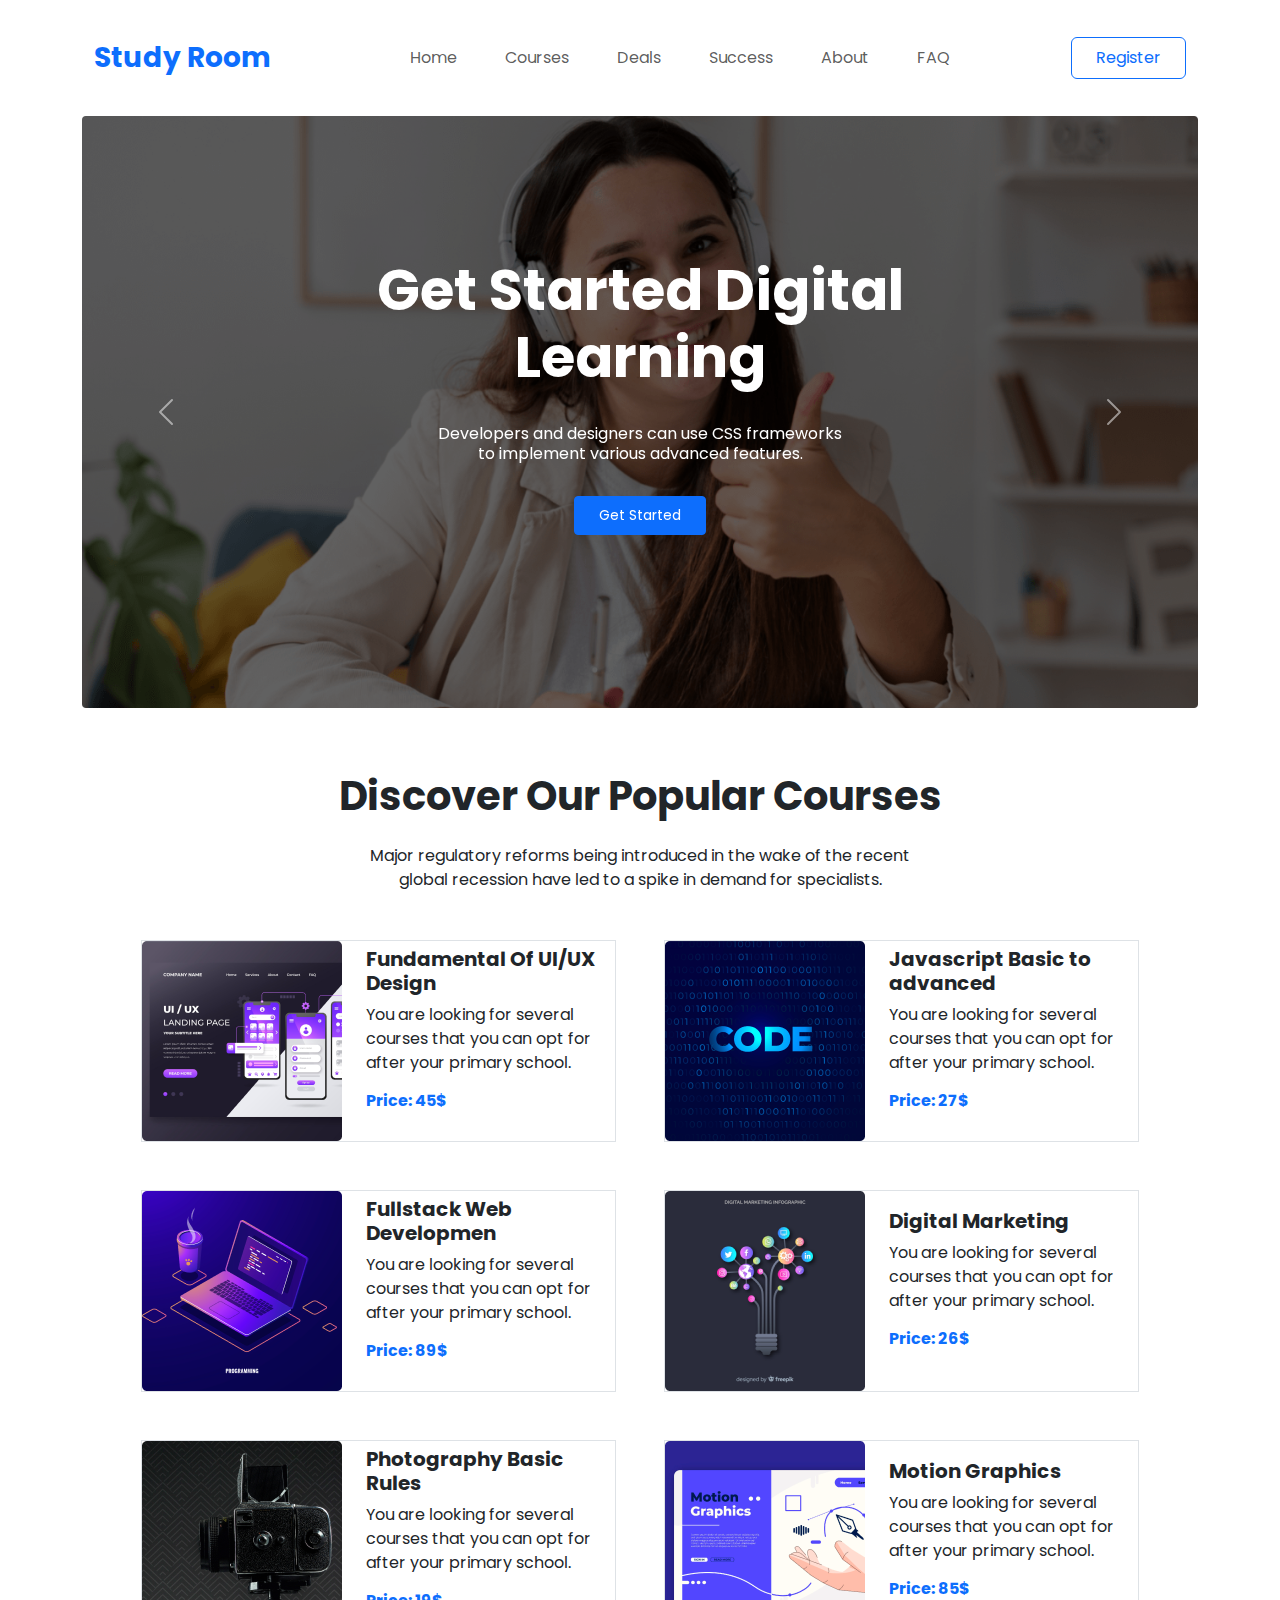
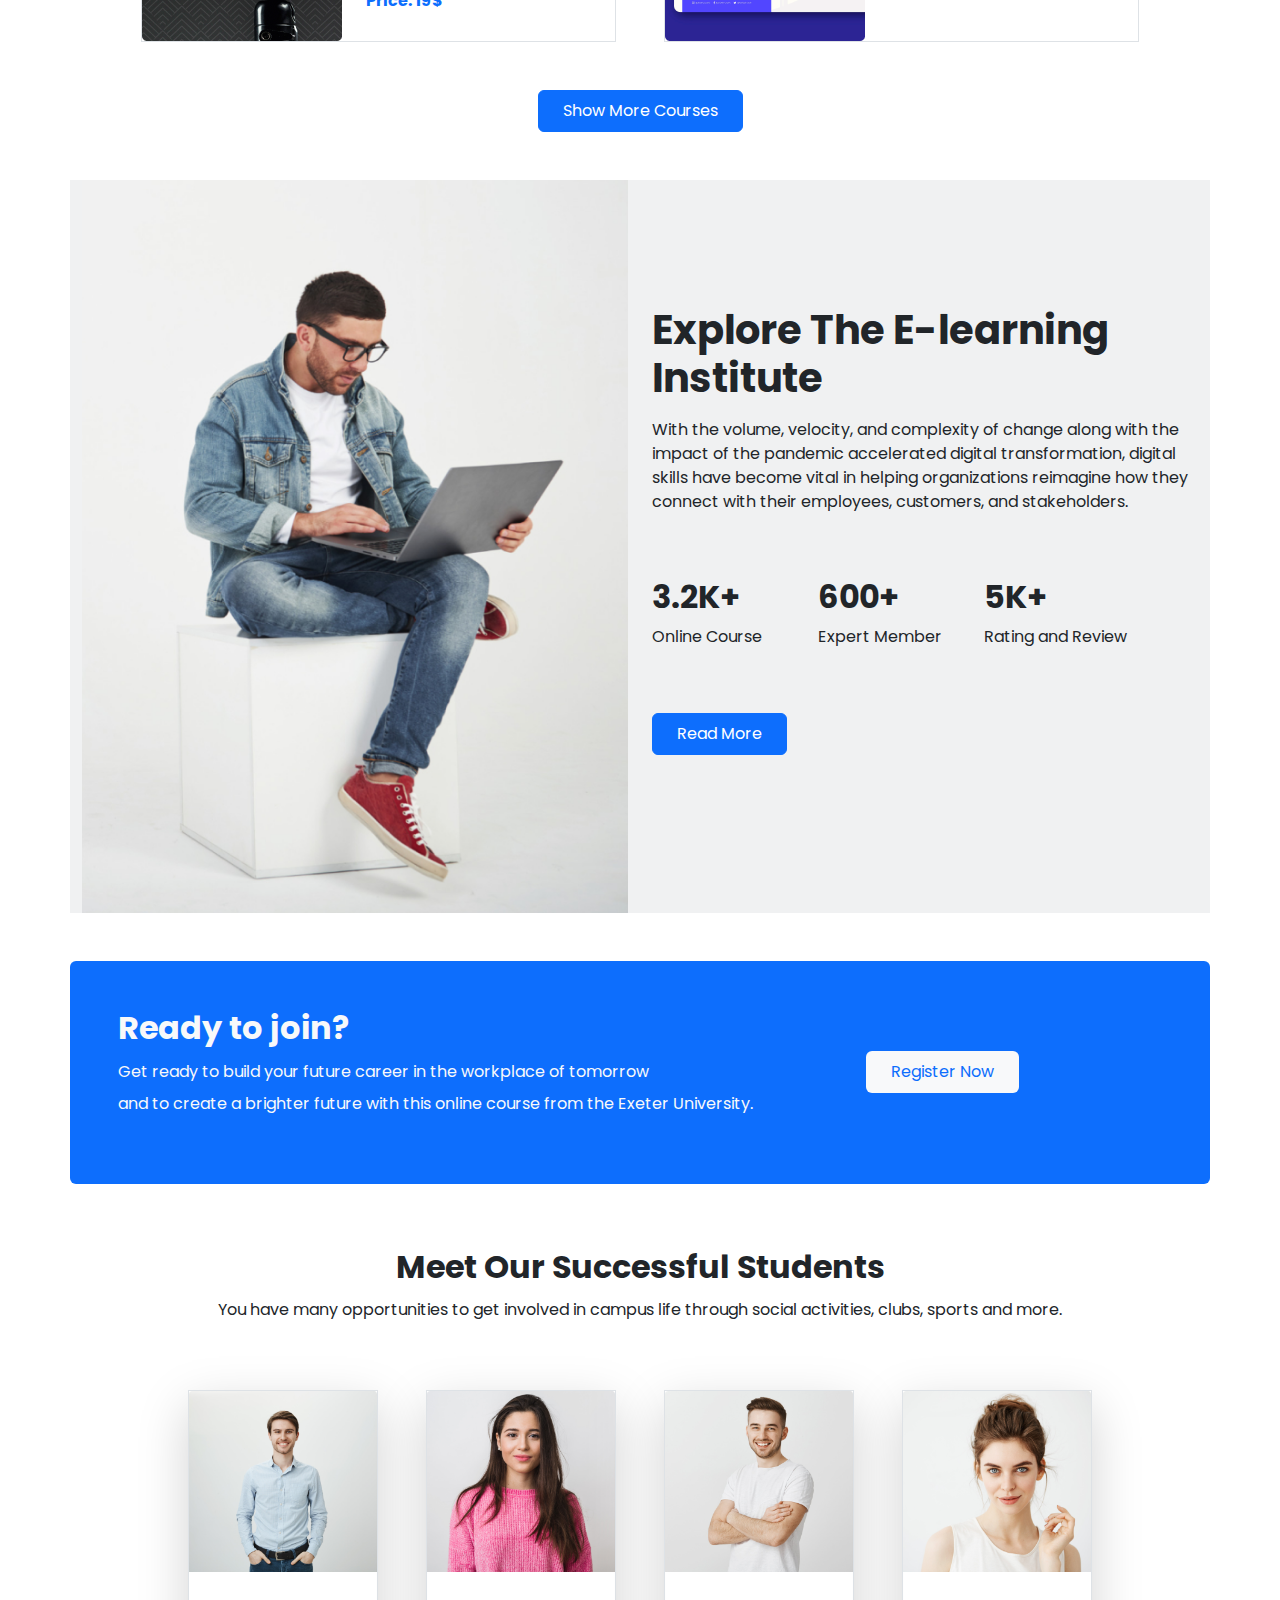
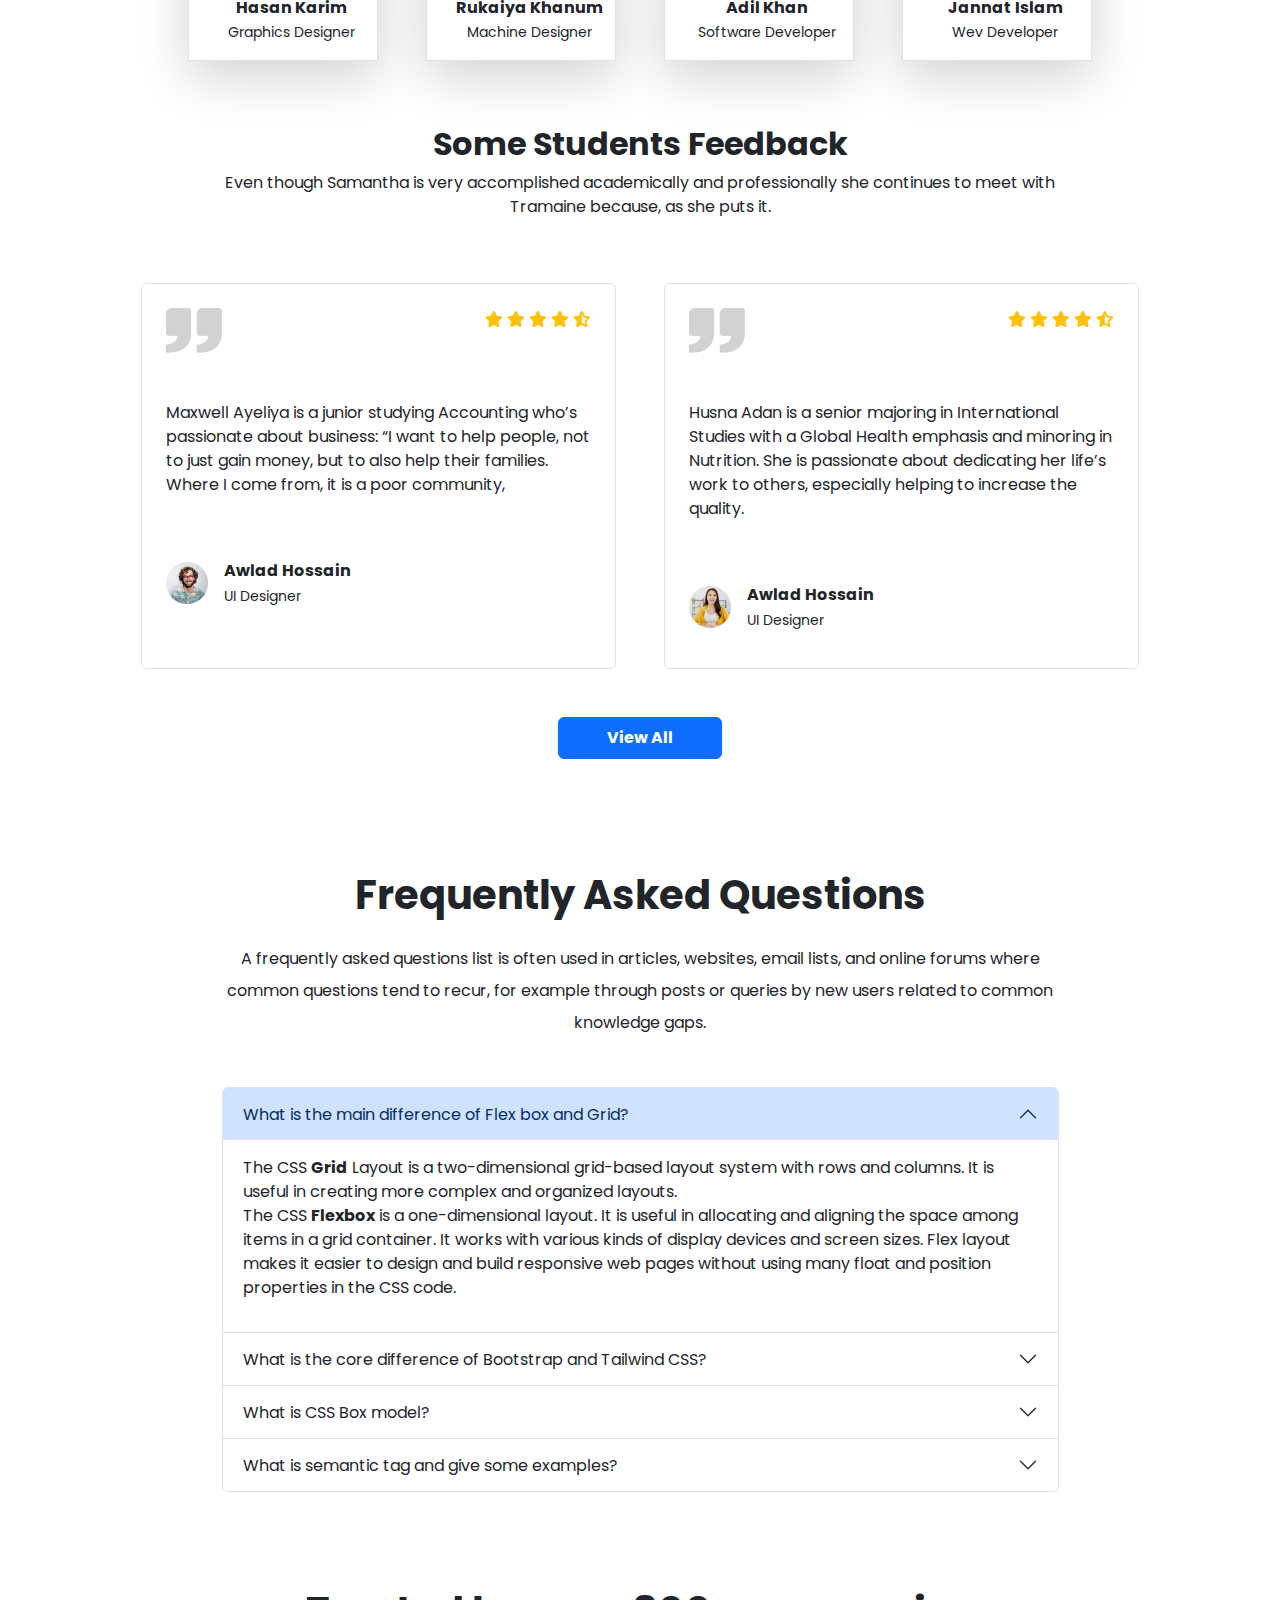
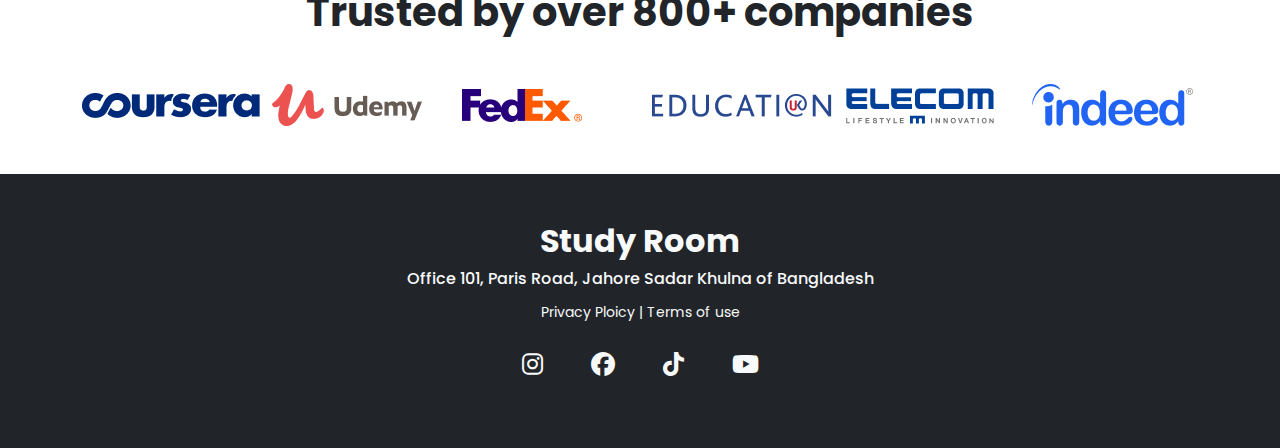
==== commit d7f60b56: "final commit" ====
--- a/index.html
+++ b/index.html
@@ -48,12 +48,9 @@
                 </li>
               </ul>
               <form class="d-flex" role="search">
-                <button class="btn btn-outline-primary fw-bold px-4" type="submit">
-                  Register
-                </button>
+                <a href="https://www.facebook.com/" target="_blank" class="btn btn-outline-primary px-4 py-2">Register</a>
               </form>
             </div>
-            
           </div>
         </nav>
       </section>
@@ -68,10 +65,10 @@
             <img src="./images/cover/cover-1.png" class="img-fluid" alt="cover image" />
             <div
               class="carousel-caption lh-lg d-flex flex-column h-100 align-items-center justify-content-center">
-              <h1 class="fs-1 fw-bolder py-lg-4">
+              <h1 class="display-4 fw-bolder py-lg-4">
                 Get Started Digital Learning
               </h1>
-              <p class="lh-sm">
+              <p class="lh-sm d-none d-lg-block d-md-block">
                 Developers and designers can use CSS frameworks <br> to implement
                 various advanced features.
               </p>
@@ -86,8 +83,8 @@
             <img src="./images/cover/cover-2.jpg" class="img-fluid" alt="cover image" />
             <div
               class="carousel-caption lh-lg d-flex flex-column h-100 align-items-center justify-content-center">
-              <h1 class="fs-1 fw-bolder py-lg-4">Study With Our Digital System</h1>
-              <p class="lh-sm">
+              <h1 class="display-4 fw-bolder py-lg-4">Study With Our Digital System</h1>
+              <p class="lh-sm d-none d-lg-block d-md-block">
                 Developers and designers can use CSS frameworks <br> to implement
                 various advanced features.
               </p>
@@ -102,10 +99,10 @@
             <img src="./images/cover/cover-3.jpg" class="img-fluid" alt="cover image" />
             <div
               class="carousel-caption lh-lg d-flex flex-column h-100 align-items-center justify-content-center">
-              <h1 class="fs-1 fw-bolder py-lg-4">
-                Learn With More Fun With Study Room
+              <h1 class="display-4 fw-bolder py-lg-4">
+                Learn With More Fun
               </h1>
-              <p class="lh-sm">
+              <p class="lh-sm d-none d-lg-block d-md-block">
                 Developers and designers can use CSS frameworks <br> to implement
                 various advanced features.
               </p>
@@ -178,7 +175,7 @@
             <h6 class="fw-bold text-primary pb-3">Price: 89$</h6>
           </div>
         </div>
-        <div class="col col-lg-5 col-md-12 col-12 d-none d-lg-block d-md-block d-md-none d-lg-flex d-md-flex align-items-center border p-0 pe-3 gap-4 text-center text-lg-start text-md-start">
+        <div class="col col-lg-5 col-md-12 col-12 d-none d-lg-block d-md-block d-md-none d-lg-flex d-md-flex align-items-center border p-0 pe-3 gap-4 text-center         text-lg-start text-md-start">
           <img class="img-fluid course-image" src="./images/course/course-4.png" alt="course photo" />
           <!-- course details -->
           <div>
@@ -245,7 +242,7 @@
             </div>
           </div>
           <div class="d-flex align-items-center justify-content-center justify-content-lg-start">
-            <button class="w-50 btn btn-primary mb-5 mb-sm-0 px-4 py-2">Read More</button>
+            <a href="https://www.facebook.com/" target="_blank" class="btn btn-primary px-4 py-2 mb-5">Read More</a>
           </div>
         </div>
       </div>
@@ -388,12 +385,10 @@
           </div>
         </div>
       </div>
-      
         <!-- view all button -->
         <div class="d-flex align-items-center justify-content-center my-5">
           <a class="btn btn-primary px-5 py-2 fw-bold" href="#">View All</a>
         </div>
-
     </section>
     <!-- FAQ Section start -->
     <section id="faq" class="container text-center pt-3 pb-5">
@@ -487,5 +482,4 @@
   <!-- bootstrap js cdn linkup -->
   <script src="	https://cdn.jsdelivr.net/npm/bootstrap@5.2.0/dist/js/bootstrap.bundle.min.js"></script>
 </body>
-
 </html>